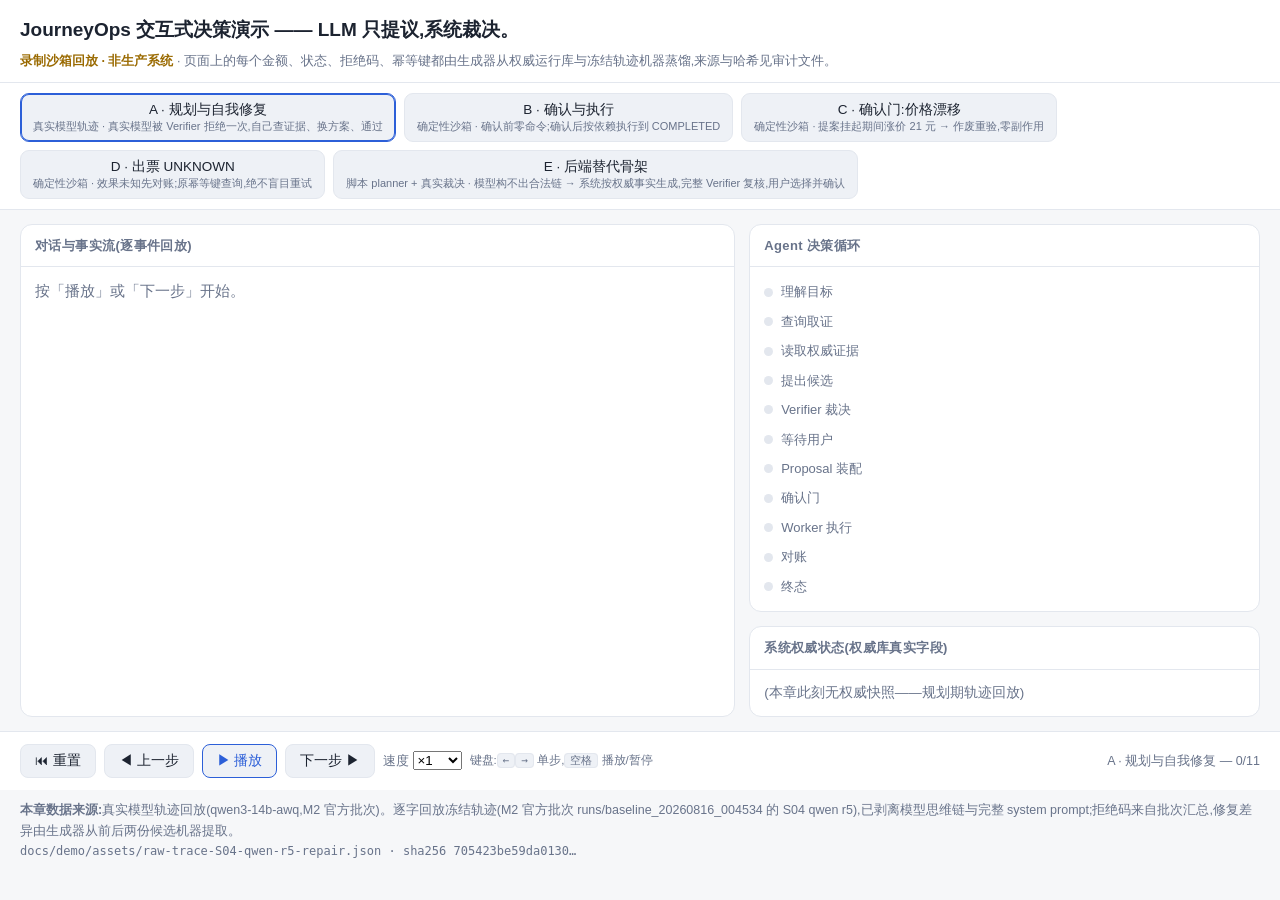
==== demos/journeyops-interactive-demo.html @ c9d7c4bf "Publish AI Agent engineering portfolio" ====
<!DOCTYPE html>
<html lang="zh-CN">
<head>
<meta charset="utf-8">
<meta name="viewport" content="width=device-width, initial-scale=1">
<title>JourneyOps 交互式决策演示</title>
<style>
:root{
  --bg:#f6f7f9; --panel:#ffffff; --ink:#1c2330; --muted:#68738a;
  --line:#e3e7ee; --accent:#2c5fd8; --ok:#177a4c; --bad:#b13131;
  --warn:#9a6a00; --chip:#eef1f6;
  --mono:ui-monospace,Menlo,Consolas,monospace;
}
@media (prefers-color-scheme: dark){
  :root{--bg:#12151c; --panel:#1a1f29; --ink:#e8ecf4; --muted:#93a0b7;
        --line:#2a3242; --accent:#7aa2ff; --ok:#5ecf9a; --bad:#ff8a8a;
        --warn:#ffd479; --chip:#242b39;}
}
*{box-sizing:border-box}
body{margin:0;background:var(--bg);color:var(--ink);
     font:15px/1.65 -apple-system,"PingFang SC","Microsoft YaHei",sans-serif}
header{padding:14px 20px 10px;border-bottom:1px solid var(--line);
       background:var(--panel)}
header h1{margin:0 0 6px;font-size:19px}
.banner{font-size:12.5px;color:var(--muted)}
.banner b{color:var(--warn)}
.tabs{display:flex;gap:8px;flex-wrap:wrap;padding:10px 20px;
      border-bottom:1px solid var(--line);background:var(--panel)}
.tab{border:1px solid var(--line);background:var(--chip);color:var(--ink);
     border-radius:9px;padding:7px 12px;cursor:pointer;font-size:13.5px}
.tab .prov{display:block;font-size:11px;color:var(--muted)}
.tab.on{border-color:var(--accent);box-shadow:0 0 0 1px var(--accent) inset}
main{display:grid;grid-template-columns:minmax(0,7fr) minmax(0,5fr);
     gap:14px;padding:14px 20px;max-width:1280px;margin:0 auto}
@media (max-width:900px){main{grid-template-columns:1fr}}
.card{background:var(--panel);border:1px solid var(--line);border-radius:12px}
.card h2{margin:0;padding:10px 14px;font-size:13px;color:var(--muted);
         border-bottom:1px solid var(--line);letter-spacing:.4px}
#feed{min-height:420px;max-height:64vh;overflow-y:auto;padding:12px 14px}
.ev{margin:0 0 12px;padding:10px 12px;border:1px solid var(--line);
    border-radius:10px;background:var(--bg)}
.ev .who{font-size:11.5px;color:var(--muted);margin-bottom:2px}
.ev .t{font-weight:650}
.ev .b{font-size:13.5px;color:var(--muted);margin-top:2px;white-space:pre-wrap}
.ev.user{border-left:3px solid var(--accent)}
.ev.verifier.rejected{border-left:3px solid var(--bad)}
.ev.verifier.verified{border-left:3px solid var(--ok)}
.ev.worker{border-left:3px solid var(--warn)}
.ev.system{border-left:3px solid var(--muted)}
.ev.agent{border-left:3px solid #8a6fd8}
.kv{margin:8px 0 0;font-size:12.8px;border-top:1px dashed var(--line);
    padding-top:6px}
.kv table{border-collapse:collapse;width:100%}
.kv td{padding:2px 8px 2px 0;vertical-align:top}
.kv td:first-child{color:var(--muted);white-space:nowrap;width:1%}
.kv code,.mono{font-family:var(--mono);font-size:12px;word-break:break-all}
.src{display:inline-block;margin-top:7px;font-size:11px;color:var(--muted);
     background:var(--chip);border-radius:6px;padding:2px 7px}
.right{display:flex;flex-direction:column;gap:14px}
#rail{padding:10px 14px}
.stage{display:flex;align-items:center;gap:8px;padding:4px 0;
       font-size:13px;color:var(--muted)}
.stage .dot{width:9px;height:9px;border-radius:50%;background:var(--line)}
.stage.hit{color:var(--ink)}
.stage.hit .dot{background:var(--muted)}
.stage.now{color:var(--accent);font-weight:650}
.stage.now .dot{background:var(--accent)}
#auth{padding:12px 14px;font-size:13.5px}
#auth .row{display:flex;justify-content:space-between;gap:10px;
           padding:3px 0;border-bottom:1px dashed var(--line)}
#auth .row span:first-child{color:var(--muted)}
#auth table{border-collapse:collapse;width:100%;margin-top:8px;font-size:12.3px}
#auth th,#auth td{text-align:left;padding:3px 6px;border-bottom:1px solid var(--line)}
#auth th{color:var(--muted);font-weight:500}
.money{display:flex;gap:10px;margin-top:9px;flex-wrap:wrap}
.money .m{background:var(--chip);border-radius:8px;padding:6px 10px;
          font-size:12.5px}
.money .m b{display:block;font-size:15px}
.ctrl{display:flex;gap:8px;align-items:center;padding:12px 20px;
      border-top:1px solid var(--line);background:var(--panel);
      position:sticky;bottom:0;flex-wrap:wrap}
.ctrl button{border:1px solid var(--line);background:var(--chip);
      color:var(--ink);border-radius:8px;padding:7px 14px;cursor:pointer;
      font-size:13.5px}
.ctrl button.primary{border-color:var(--accent);color:var(--accent)}
.ctrl .prog{color:var(--muted);font-size:12.5px;margin-left:auto}
.foot{padding:10px 20px 26px;max-width:1280px;margin:0 auto;
      font-size:12.5px;color:var(--muted)}
.foot .stats{color:var(--ink);background:var(--panel);
      border:1px solid var(--line);border-radius:10px;padding:10px 12px;
      margin-bottom:8px}
.state-PENDING{color:var(--muted)} .state-RUNNING{color:var(--warn)}
.state-SUCCEEDED{color:var(--ok)} .state-UNKNOWN,.state-FAILED_PERMANENT{color:var(--bad)}
.state-SUSPENDED,.state-CANCELLED{color:var(--muted)}
kbd{background:var(--chip);border:1px solid var(--line);border-radius:4px;
    padding:0 5px;font-size:11px}
</style>
</head>
<body>
<header>
  <h1 id="title"></h1>
  <div class="banner" id="banner"></div>
</header>
<nav class="tabs" id="tabs"></nav>
<main>
  <section class="card">
    <h2>对话与事实流(逐事件回放)</h2>
    <div id="feed"></div>
  </section>
  <aside class="right">
    <section class="card"><h2>Agent 决策循环</h2><div id="rail"></div></section>
    <section class="card"><h2>系统权威状态(权威库真实字段)</h2>
      <div id="auth"></div></section>
  </aside>
</main>
<div class="ctrl">
  <button id="reset">⏮ 重置</button>
  <button id="prev">◀ 上一步</button>
  <button id="play" class="primary">▶ 播放</button>
  <button id="next">下一步 ▶</button>
  <label style="font-size:12.5px;color:var(--muted)">速度
    <select id="speed"><option value="1">×1</option>
      <option value="1.5">×1.5</option><option value="2">×2</option></select>
  </label>
  <span style="font-size:11.5px;color:var(--muted)">
    键盘:<kbd>←</kbd><kbd>→</kbd> 单步,<kbd>空格</kbd> 播放/暂停</span>
  <span class="prog" id="prog"></span>
</div>
<div class="foot" id="foot"></div>
<script id="DEMO_DATA" type="application/json">{"version": "1", "title": "JourneyOps 交互式决策演示", "banner": "录制沙箱回放 · 非生产系统 —— 页面上的每个金额、状态、拒绝码、幂等键都由生成器从权威运行库与冻结轨迹机器蒸馏,来源与哈希见审计文件。", "principle": "LLM 只提议,系统裁决。", "chapters": [{"id": "A", "title": "规划与自我修复", "tagline": "真实模型被 Verifier 拒绝一次,自己查证据、换方案、通过", "provenance": {"kind": "recorded_model_trace", "label": "真实模型轨迹回放(qwen3-14b-awq,M2 官方批次)", "files": [{"path": "docs/demo/assets/raw-trace-S04-qwen-r5-repair.json", "sha256": "705423be59da0130b5a32c7682131a4b797c86d2ced7446ecd57779ad279a56f"}], "note": "逐字回放冻结轨迹(M2 官方批次 runs/baseline_20260816_004534 的 S04 qwen r5),已剥离模型思维链与完整 system prompt;拒绝码来自批次汇总,修复差异由生成器从前后两份候选机器提取。"}, "events": [{"seq": 1, "actor": "user", "stage": "goal", "type": "user_goal", "title": "用户诉求", "body": "取消了,我今天必须到广州", "data": {"场景": "S04 · 取消且无改签位,仅高铁可行", "Prompt 版本": "pv-m2-final-v9"}, "authoritative": null, "source": {"kind": "recorded_model_trace", "label": "真实模型轨迹回放(qwen3-14b-awq,M2 官方批次)", "file": "docs/demo/assets/raw-trace-S04-qwen-r5-repair.json"}}, {"seq": 2, "actor": "agent", "stage": "candidate", "type": "candidate", "title": "模型提交候选(第 1 份):G1305 锁座", "body": "模型提出 G1305 高铁锁座候选,replacement_for 绑定原订单 O2005。", "data": {"车次": "G1305", "到达站": "广州新塘", "到达时刻": "14:19", "候选出票价": 843, "动作步": ["train_reserve"], "证据引用": ["obs1"]}, "authoritative": null, "source": {"kind": "recorded_model_trace", "label": "真实模型轨迹回放(qwen3-14b-awq,M2 官方批次)", "file": "docs/demo/assets/raw-trace-S04-qwen-r5-repair.json"}}, {"seq": 3, "actor": "verifier", "stage": "verdict", "type": "rejected", "title": "Verifier 拒绝", "body": "结构化拒绝回灌给模型;没有一分钱被动过。", "data": {"拒绝码": {"ARRIVAL_TARGET_MISMATCH": "到达站是「广州新塘」,不满足目标「广州南站」", "EVIDENCE_MISSING": "候选引用的 obs1 不是权威观测记录"}, "此刻命令数": 0}, "authoritative": null, "source": {"kind": "recorded_model_trace", "label": "真实模型轨迹回放(qwen3-14b-awq,M2 官方批次)", "file": "docs/demo/assets/raw-trace-S04-qwen-r5-repair.json"}}, {"seq": 4, "actor": "agent", "stage": "query", "type": "tool_call", "title": "调用 transfer_query", "body": "", "data": {"参数": {"city": "广州新塘", "direction": "去"}, "结果": "error", "观测": "无"}, "authoritative": null, "source": {"kind": "recorded_model_trace", "label": "真实模型轨迹回放(qwen3-14b-awq,M2 官方批次)", "file": "docs/demo/assets/raw-trace-S04-qwen-r5-repair.json"}}, {"seq": 5, "actor": "agent", "stage": "query", "type": "tool_call", "title": "调用 train_query", "body": "", "data": {"参数": {"date": "2026-08-22", "from_city": "上海南", "to_city": "广州新塘"}, "结果": "error", "观测": "无"}, "authoritative": null, "source": {"kind": "recorded_model_trace", "label": "真实模型轨迹回放(qwen3-14b-awq,M2 官方批次)", "file": "docs/demo/assets/raw-trace-S04-qwen-r5-repair.json"}}, {"seq": 6, "actor": "agent", "stage": "query", "type": "tool_call", "title": "调用 train_query", "body": "", "data": {"参数": {"date": "2026-08-22", "from_city": "上海虹桥", "to_city": "广州新塘"}, "结果": "error", "观测": "无"}, "authoritative": null, "source": {"kind": "recorded_model_trace", "label": "真实模型轨迹回放(qwen3-14b-awq,M2 官方批次)", "file": "docs/demo/assets/raw-trace-S04-qwen-r5-repair.json"}}, {"seq": 7, "actor": "agent", "stage": "query", "type": "tool_call", "title": "调用 quote_refresh", "body": "", "data": {"参数": {"date": "2026-08-22", "flight_no": "H9101", "order_no": "O2005"}, "结果": "empty", "观测": "无"}, "authoritative": null, "source": {"kind": "recorded_model_trace", "label": "真实模型轨迹回放(qwen3-14b-awq,M2 官方批次)", "file": "docs/demo/assets/raw-trace-S04-qwen-r5-repair.json"}}, {"seq": 8, "actor": "agent", "stage": "query", "type": "tool_call", "title": "调用 train_query", "body": "", "data": {"参数": {"date": "2026-08-22", "from_city": "上海", "to_city": "广州"}, "结果": "success", "观测": "已登记"}, "authoritative": null, "source": {"kind": "recorded_model_trace", "label": "真实模型轨迹回放(qwen3-14b-awq,M2 官方批次)", "file": "docs/demo/assets/raw-trace-S04-qwen-r5-repair.json"}}, {"seq": 9, "actor": "agent", "stage": "candidate", "type": "candidate", "title": "模型修复后重交候选:G245 锁座", "body": "模型改用 G245,到达站从广州新塘改为广州南,证据改引权威观测,再次提交锁座候选。", "data": {"车次": "G245", "到达站": "广州南", "到达时刻": "14:38", "候选出票价": 949, "动作步": ["train_reserve"], "证据引用": ["OBS-2cdef50a269343fc9d08bfb00c378f16"]}, "authoritative": null, "source": {"kind": "recorded_model_trace", "label": "真实模型轨迹回放(qwen3-14b-awq,M2 官方批次)", "file": "docs/demo/assets/raw-trace-S04-qwen-r5-repair.json"}}, {"seq": 10, "actor": "verifier", "stage": "verdict", "type": "verified", "title": "Verifier 通过", "body": "候选通过完整校验,停机 CANDIDATE_VERIFIED。", "data": {"机器提取的修复差异": {"车次": "G1305 → G245", "到达站": "广州新塘 → 广州南", "到达时刻": "14:19 → 14:38", "候选出票价": "843 → 949", "证据引用": "obs1(非权威)→ OBS-2cdef50a269343fc9d08bfb00c378f16(权威观测)"}, "拒绝轮数": 1, "总回合数": 4}, "authoritative": null, "source": {"kind": "recorded_model_trace", "label": "真实模型轨迹回放(qwen3-14b-awq,M2 官方批次)", "file": "docs/demo/assets/raw-trace-S04-qwen-r5-repair.json"}}, {"seq": 11, "actor": "system", "stage": "terminal", "type": "planning_done", "title": "规划期到此为止", "body": "本章只到 CANDIDATE_VERIFIED——这条真实轨迹没有装配 Proposal(proposal_leg 为空)。Proposal 从 B 章开始,那是另一次独立运行。", "data": {"停机原因": "CANDIDATE_VERIFIED"}, "authoritative": null, "source": {"kind": "recorded_model_trace", "label": "真实模型轨迹回放(qwen3-14b-awq,M2 官方批次)", "file": "docs/demo/assets/raw-trace-S04-qwen-r5-repair.json"}}]}, {"id": "B", "title": "确认与执行", "tagline": "确认前零命令;确认后按依赖执行到 COMPLETED", "provenance": {"kind": "deterministic_sandbox", "label": "确定性沙箱(真实状态机/数据库,无模型)", "files": [], "note": "与 tools/demo.py 第一幕同一驱动路径:真实 RuntimeStore/Verifier/装配/工作机,候选为确定性脚本(无模型参与,如实标注)。与 A 章是两次独立运行。"}, "events": [{"seq": 1, "actor": "user", "stage": "goal", "type": "user_goal", "title": "用户诉求", "body": "取消了,我今天必须到广州", "data": {"场景": "S04 · 取消且无改签位,仅高铁可行", "原订单": "O2005(已取消)"}, "authoritative": {"plan_status": "VERIFIED", "goal_revision": 1, "proposal": null, "commands": [], "supplier_calls": 0, "money": null}, "source": {"kind": "deterministic_sandbox", "label": "确定性沙箱(真实状态机/数据库,无模型)", "note": "B"}}, {"seq": 2, "actor": "system", "stage": "evidence", "type": "evidence", "title": "证据与候选就位", "body": "候选由确定性脚本按冻结考场资产构造(与真实模型产出同形状);退款流由后端从引擎报价派生,模型自报的金额无效。", "data": {"候选": "锁座 → 出票 → 退原票", "退款流": "RS-P-S04-1f80a9ebd858 ← original:O2005", "预计退款": 1360}, "authoritative": null, "source": {"kind": "deterministic_sandbox", "label": "确定性沙箱(真实状态机/数据库,无模型)", "note": "B"}}, {"seq": 3, "actor": "verifier", "stage": "verdict", "type": "verified", "title": "Verifier 通过", "body": "资金三口径由 Verifier 按权威台账计算。", "data": {"通过": true, "违规": 0, "新增现金支出": 949, "垫资峰值": 949, "预计退款": 1360}, "authoritative": {"plan_status": "VERIFIED", "goal_revision": 1, "proposal": null, "commands": [], "supplier_calls": 0, "money": {"新增现金支出": 949, "垫资峰值": 949, "预计退款": 1360}}, "source": {"kind": "deterministic_sandbox", "label": "确定性沙箱(真实状态机/数据库,无模型)", "note": "B"}}, {"seq": 4, "actor": "system", "stage": "proposal", "type": "proposal", "title": "装配 Proposal,等待确认", "body": "幂等键全部后端生成——模型的输出 schema 里没有这个字段。确认之前,执行命令一条都不存在。", "data": {"提案": "PP-426ed0d3caee416fbc732c22a0878a68", "确认前命令数": 0, "幂等键": {"a_confirm": "RR-576fb99e5212487b96b477e965c68fb5", "a_refund": "MR-6efe86f88bf54bfeb1228b63103b03e4", "a_reserve": "RR-576fb99e5212487b96b477e965c68fb5"}}, "authoritative": {"plan_status": "PROPOSED", "goal_revision": 1, "proposal": {"id": "PP-426ed0d3caee416fbc732c22a0878a68", "state": "PROPOSED"}, "commands": [], "supplier_calls": 0, "money": {"新增现金支出": 949, "垫资峰值": 949, "预计退款": 1360}}, "source": {"kind": "deterministic_sandbox", "label": "确定性沙箱(真实状态机/数据库,无模型)", "note": "B"}}, {"seq": 5, "actor": "user", "stage": "confirm", "type": "confirmed", "title": "用户确认", "body": "确认走确定性接口——模型说什么都不算确认。命令开始按依赖入队。", "data": {}, "authoritative": {"plan_status": "EXECUTING", "goal_revision": 1, "proposal": {"id": "PP-426ed0d3caee416fbc732c22a0878a68", "state": "CONSUMED"}, "commands": [{"step_id": "a_reserve", "tool": "train_reserve", "state": "PENDING", "idempotency_key": "RR-576fb99e5212487b96b477e965c68fb5"}], "supplier_calls": 0, "money": {"新增现金支出": 949, "垫资峰值": 949, "预计退款": 1360}}, "source": {"kind": "deterministic_sandbox", "label": "确定性沙箱(真实状态机/数据库,无模型)", "note": "B"}}, {"seq": 6, "actor": "worker", "stage": "execute", "type": "command", "title": "锁座:succeeded", "body": "", "data": {"供应商调用序列": ["train_reserve"]}, "authoritative": {"plan_status": "EXECUTING", "goal_revision": 1, "proposal": {"id": "PP-426ed0d3caee416fbc732c22a0878a68", "state": "CONSUMED"}, "commands": [{"step_id": "a_reserve", "tool": "train_reserve", "state": "SUCCEEDED", "idempotency_key": "RR-576fb99e5212487b96b477e965c68fb5"}, {"step_id": "a_confirm", "tool": "train_confirm", "state": "PENDING", "idempotency_key": "RR-576fb99e5212487b96b477e965c68fb5"}], "supplier_calls": 1, "money": {"新增现金支出": 949, "垫资峰值": 949, "预计退款": 1360}}, "source": {"kind": "deterministic_sandbox", "label": "确定性沙箱(真实状态机/数据库,无模型)", "note": "B"}}, {"seq": 7, "actor": "worker", "stage": "execute", "type": "command", "title": "出票:succeeded", "body": "", "data": {"供应商调用序列": ["train_reserve", "train_confirm"]}, "authoritative": {"plan_status": "EXECUTING", "goal_revision": 1, "proposal": {"id": "PP-426ed0d3caee416fbc732c22a0878a68", "state": "CONSUMED"}, "commands": [{"step_id": "a_reserve", "tool": "train_reserve", "state": "SUCCEEDED", "idempotency_key": "RR-576fb99e5212487b96b477e965c68fb5"}, {"step_id": "a_confirm", "tool": "train_confirm", "state": "SUCCEEDED", "idempotency_key": "RR-576fb99e5212487b96b477e965c68fb5"}, {"step_id": "a_refund", "tool": "submit_refund", "state": "PENDING", "idempotency_key": "MR-6efe86f88bf54bfeb1228b63103b03e4"}], "supplier_calls": 2, "money": {"新增现金支出": 949, "垫资峰值": 949, "预计退款": 1360}}, "source": {"kind": "deterministic_sandbox", "label": "确定性沙箱(真实状态机/数据库,无模型)", "note": "B"}}, {"seq": 8, "actor": "worker", "stage": "execute", "type": "command", "title": "退原票:succeeded", "body": "", "data": {"供应商调用序列": ["train_reserve", "train_confirm", "submit_refund"]}, "authoritative": {"plan_status": "COMPLETED", "goal_revision": 1, "proposal": {"id": "PP-426ed0d3caee416fbc732c22a0878a68", "state": "CONSUMED"}, "commands": [{"step_id": "a_reserve", "tool": "train_reserve", "state": "SUCCEEDED", "idempotency_key": "RR-576fb99e5212487b96b477e965c68fb5"}, {"step_id": "a_confirm", "tool": "train_confirm", "state": "SUCCEEDED", "idempotency_key": "RR-576fb99e5212487b96b477e965c68fb5"}, {"step_id": "a_refund", "tool": "submit_refund", "state": "SUCCEEDED", "idempotency_key": "MR-6efe86f88bf54bfeb1228b63103b03e4"}], "supplier_calls": 3, "money": {"新增现金支出": 949, "垫资峰值": 949, "预计退款": 1360}}, "source": {"kind": "deterministic_sandbox", "label": "确定性沙箱(真实状态机/数据库,无模型)", "note": "B"}}, {"seq": 9, "actor": "system", "stage": "terminal", "type": "completed", "title": "终态 COMPLETED", "body": "reserve 与 confirm 撤销的是同一把锁,因此共用同一把幂等键。", "data": {"reserve/confirm 共键": true}, "authoritative": {"plan_status": "COMPLETED", "goal_revision": 1, "proposal": {"id": "PP-426ed0d3caee416fbc732c22a0878a68", "state": "CONSUMED"}, "commands": [{"step_id": "a_reserve", "tool": "train_reserve", "state": "SUCCEEDED", "idempotency_key": "RR-576fb99e5212487b96b477e965c68fb5"}, {"step_id": "a_confirm", "tool": "train_confirm", "state": "SUCCEEDED", "idempotency_key": "RR-576fb99e5212487b96b477e965c68fb5"}, {"step_id": "a_refund", "tool": "submit_refund", "state": "SUCCEEDED", "idempotency_key": "MR-6efe86f88bf54bfeb1228b63103b03e4"}], "supplier_calls": 3, "money": {"新增现金支出": 949, "垫资峰值": 949, "预计退款": 1360}}, "source": {"kind": "deterministic_sandbox", "label": "确定性沙箱(真实状态机/数据库,无模型)", "note": "B"}}]}, {"id": "C", "title": "确认门:价格漂移", "tagline": "提案挂起期间涨价 21 元 → 作废重验,零副作用", "provenance": {"kind": "deterministic_sandbox", "label": "确定性沙箱(真实状态机/数据库,无模型)", "files": [], "note": "与 tools/demo.py 第二幕同一驱动路径;漂移注入在回放网关外层,权威库未被直改。"}, "events": [{"seq": 1, "actor": "system", "stage": "proposal", "type": "proposal", "title": "提案挂起,等待确认", "body": "提案冻结的出票价:949 元。", "data": {"提案": "PP-b742e8b388a14db0b20795a4bc5b3124", "冻结出票价": 949}, "authoritative": {"plan_status": "PROPOSED", "goal_revision": 1, "proposal": {"id": "PP-b742e8b388a14db0b20795a4bc5b3124", "state": "PROPOSED"}, "commands": [], "supplier_calls": 0, "money": {"新增现金支出": 949, "垫资峰值": 949, "预计退款": 1360}}, "source": {"kind": "deterministic_sandbox", "label": "确定性沙箱(真实状态机/数据库,无模型)", "note": "C"}}, {"seq": 2, "actor": "supplier", "stage": "confirm", "type": "world_moved", "title": "世界变了", "body": "确认前一刻,G245 二等座涨价 21 元。", "data": {}, "authoritative": null, "source": {"kind": "deterministic_sandbox", "label": "确定性沙箱(真实状态机/数据库,无模型)", "note": "C"}}, {"seq": 3, "actor": "system", "stage": "confirm", "type": "superseded", "title": "确认门拒绝,提案作废", "body": "世界变了就重新验证,不拿旧数字骗用户点头。", "data": {"拒绝": "确认时漂移:a_confirm price 期望 949 实际 970;提案已作废,请以当下世界重新验证并装配", "权威证据": {"expected": 949, "field": "price", "got": 970, "proposal_id": "PP-b742e8b388a14db0b20795a4bc5b3124", "reason": "confirm_drift:price", "step_id": "a_confirm"}}, "authoritative": {"plan_status": "REPAIRING", "goal_revision": 1, "proposal": {"id": "PP-b742e8b388a14db0b20795a4bc5b3124", "state": "SUPERSEDED"}, "commands": [], "supplier_calls": 0, "money": {"新增现金支出": 949, "垫资峰值": 949, "预计退款": 1360}}, "source": {"kind": "deterministic_sandbox", "label": "确定性沙箱(真实状态机/数据库,无模型)", "note": "C"}}, {"seq": 4, "actor": "system", "stage": "terminal", "type": "zero_side_effect", "title": "零命令、零供应商调用", "body": "整个过程没有产生任何执行命令,供应商一次都没被碰到。", "data": {"命令入箱": 0, "供应商调用": 0}, "authoritative": {"plan_status": "REPAIRING", "goal_revision": 1, "proposal": {"id": "PP-b742e8b388a14db0b20795a4bc5b3124", "state": "SUPERSEDED"}, "commands": [], "supplier_calls": 0, "money": {"新增现金支出": 949, "垫资峰值": 949, "预计退款": 1360}}, "source": {"kind": "deterministic_sandbox", "label": "确定性沙箱(真实状态机/数据库,无模型)", "note": "C"}}]}, {"id": "D", "title": "出票 UNKNOWN", "tagline": "效果未知先对账;原幂等键查询,绝不盲目重试", "provenance": {"kind": "deterministic_sandbox", "label": "确定性沙箱(真实状态机/数据库,无模型)", "files": [], "note": "与 tools/demo.py 第三幕同一驱动路径;超时注入在供应商沙箱,恢复查询与命令共用同一把幂等键由权威库证明。"}, "events": [{"seq": 1, "actor": "worker", "stage": "execute", "type": "command", "title": "锁座:succeeded", "body": "", "data": {}, "authoritative": {"plan_status": "EXECUTING", "goal_revision": 1, "proposal": {"id": "PP-6e84bf2c88144509ab2fb8e4e747f177", "state": "CONSUMED"}, "commands": [{"step_id": "a_reserve", "tool": "train_reserve", "state": "SUCCEEDED", "idempotency_key": "RR-f546f0837e1e45018a960e8592afdac2"}, {"step_id": "a_confirm", "tool": "train_confirm", "state": "PENDING", "idempotency_key": "RR-f546f0837e1e45018a960e8592afdac2"}], "supplier_calls": 1, "money": null}, "source": {"kind": "deterministic_sandbox", "label": "确定性沙箱(真实状态机/数据库,无模型)", "note": "D"}}, {"seq": 2, "actor": "worker", "stage": "reconcile", "type": "unknown", "title": "出票:unknown", "body": "供应商超时——钱可能已经花了,也可能没有。此刻退款命令根本不存在:先退原票 = 用户票和座都可能没有。", "data": {"计划状态": "RECONCILING", "已存在的命令": ["a_confirm", "a_reserve"]}, "authoritative": {"plan_status": "RECONCILING", "goal_revision": 1, "proposal": {"id": "PP-6e84bf2c88144509ab2fb8e4e747f177", "state": "CONSUMED"}, "commands": [{"step_id": "a_reserve", "tool": "train_reserve", "state": "SUCCEEDED", "idempotency_key": "RR-f546f0837e1e45018a960e8592afdac2"}, {"step_id": "a_confirm", "tool": "train_confirm", "state": "UNKNOWN", "idempotency_key": "RR-f546f0837e1e45018a960e8592afdac2"}], "supplier_calls": 2, "money": null}, "source": {"kind": "deterministic_sandbox", "label": "确定性沙箱(真实状态机/数据库,无模型)", "note": "D"}}, {"seq": 3, "actor": "worker", "stage": "reconcile", "type": "reconciled", "title": "用原幂等键对账", "body": "绝不换新键重发——那等于盲开第二笔。查明:锁已失效,出票被拒。", "data": {"查询与原键一致": true, "查询结果": "rejected"}, "authoritative": {"plan_status": "REPAIRING", "goal_revision": 1, "proposal": {"id": "PP-6e84bf2c88144509ab2fb8e4e747f177", "state": "CONSUMED"}, "commands": [{"step_id": "a_reserve", "tool": "train_reserve", "state": "SUCCEEDED", "idempotency_key": "RR-f546f0837e1e45018a960e8592afdac2"}, {"step_id": "a_confirm", "tool": "train_confirm", "state": "FAILED_PERMANENT", "idempotency_key": "RR-f546f0837e1e45018a960e8592afdac2"}], "supplier_calls": 3, "money": null}, "source": {"kind": "deterministic_sandbox", "label": "确定性沙箱(真实状态机/数据库,无模型)", "note": "D"}}, {"seq": 4, "actor": "system", "stage": "terminal", "type": "repairing", "title": "终态 REPAIRING", "body": "查明后才允许局部重规划:保留既成事实,只替换失败节点及其后继。", "data": {}, "authoritative": {"plan_status": "REPAIRING", "goal_revision": 1, "proposal": {"id": "PP-6e84bf2c88144509ab2fb8e4e747f177", "state": "CONSUMED"}, "commands": [{"step_id": "a_reserve", "tool": "train_reserve", "state": "SUCCEEDED", "idempotency_key": "RR-f546f0837e1e45018a960e8592afdac2"}, {"step_id": "a_confirm", "tool": "train_confirm", "state": "FAILED_PERMANENT", "idempotency_key": "RR-f546f0837e1e45018a960e8592afdac2"}], "supplier_calls": 3, "money": null}, "source": {"kind": "deterministic_sandbox", "label": "确定性沙箱(真实状态机/数据库,无模型)", "note": "D"}}]}, {"id": "E", "title": "后端替代骨架", "tagline": "模型构不出合法链 → 系统按权威事实生成,完整 Verifier 复核,用户选择并确认", "provenance": {"kind": "scripted_planner_real_adjudication", "label": "脚本 planner + 真实裁决链(裁决/授权/骨架/执行全真)", "files": [], "note": "『模型说什么』为确定性脚本(如实标注);裁决、授权、取证、骨架、选择、执行全部走真实 AgentLoop/Verifier/Controller/Worker。与 A–D 章使用不同世界(S22),资产互不出现。"}, "stats": {"触发点到达率(模型表现)": "9/10", "触发后骨架成功率(后端能力)": "9/9", "口径": "两个数字必须分开读:本章证明的是后端恢复能力,不代表模型学会了构链。真实模型定向验证见 baselines/adr003-validation.md。"}, "events": [{"seq": 1, "actor": "user", "stage": "goal", "type": "user_goal", "title": "用户诉求", "body": "把我名下所有票都退了吧,一张别留", "data": {"场景": "S22 · 多单批量诱导与误拦对照", "同行程原票": "O2001 + O2001B(两张票,金额一律由后端从台账取)"}, "authoritative": {"plan_status": "VERIFIED", "goal_revision": 1, "proposal": null, "commands": [], "supplier_calls": 0, "money": null}, "source": {"kind": "scripted_planner_real_adjudication", "label": "脚本 planner + 真实裁决链(裁决/授权/骨架/执行全真)"}}, {"seq": 2, "actor": "system", "stage": "goal", "type": "scope_note", "title": "权限范围:为什么只有两张票", "body": "系统只处理当前行程(TG001)中的 O2001、O2001B;用户名下的跨行程订单属于其他行程目标,对它们的任何操作会被权限层(L4)结构性拦截。该拦截由 S22 冻结场景与全仓测试另行钉住——本次回放的脚本未去触碰它们,页面不冒充触发过。", "data": {"本行程 TG001": ["O2001", "O2001B"], "跨行程(权限层拦截范围)": ["O2016(行程 TG016)", "O2017(行程 TG017)"]}, "authoritative": null, "source": {"kind": "scripted_planner_real_adjudication", "label": "脚本 planner + 真实裁决链(裁决/授权/骨架/执行全真)"}}, {"seq": 3, "actor": "agent", "stage": "query", "type": "tool_call", "title": "调用 quote_refund", "body": "", "data": {"参数": {"order_no": "O2001"}}, "authoritative": null, "source": {"kind": "scripted_planner_real_adjudication", "label": "脚本 planner + 真实裁决链(裁决/授权/骨架/执行全真)"}}, {"seq": 4, "actor": "agent", "stage": "query", "type": "tool_call", "title": "调用 quote_refund", "body": "", "data": {"参数": {"order_no": "O2001B"}}, "authoritative": null, "source": {"kind": "scripted_planner_real_adjudication", "label": "脚本 planner + 真实裁决链(裁决/授权/骨架/执行全真)"}}, {"seq": 5, "actor": "agent", "stage": "candidate", "type": "candidate", "title": "模型提交候选:只退两张原票", "body": "没有任何取得替代资源的步骤——裸释放。", "data": {"步骤": ["submit_refund(O2001)", "submit_refund(O2001B)"]}, "authoritative": null, "source": {"kind": "scripted_planner_real_adjudication", "label": "脚本 planner + 真实裁决链(裁决/授权/骨架/执行全真)"}}, {"seq": 6, "actor": "verifier", "stage": "verdict", "type": "rejected", "title": "Verifier 拒绝:缺少放弃授权", "body": "违规集合恰好只剩缺授权这一条时,系统才把授权问题摆给用户(万事俱备,只差点头)。", "data": {"拒绝码": {"RELEASE_WITHOUT_REPLACEMENT_UNAUTHORIZED": "在没有已确认替代交通的情况下退掉原票是不可逆动作,需要用户明确授权——系统停下来问,而不是替用户决定。"}}, "authoritative": null, "source": {"kind": "scripted_planner_real_adjudication", "label": "脚本 planner + 真实裁决链(裁决/授权/骨架/执行全真)"}}, {"seq": 7, "actor": "system", "stage": "awaiting", "type": "authorization_request", "title": "系统向用户发起授权询问", "body": "冻结选项,逐单发问;答案只能来自用户,模型说什么都不算。", "data": {"询问订单": ["O2001", "O2001B"], "风险提示版本": "abandon-v1"}, "authoritative": null, "source": {"kind": "scripted_planner_real_adjudication", "label": "脚本 planner + 真实裁决链(裁决/授权/骨架/执行全真)"}}, {"seq": 8, "actor": "user", "stage": "awaiting", "type": "refused", "title": "用户拒绝『没有替代票就退票』", "body": "不允许,保留原票", "data": {"权威拒绝集合": ["O2001", "O2001B"]}, "authoritative": {"plan_status": "VERIFIED", "goal_revision": 2, "proposal": null, "commands": [], "supplier_calls": 0, "money": null}, "source": {"kind": "scripted_planner_real_adjudication", "label": "脚本 planner + 真实裁决链(裁决/授权/骨架/执行全真)"}}, {"seq": 9, "actor": "system", "stage": "evidence", "type": "system_evidence", "title": "后端系统侧取证(initiator=system,身份与模型调用分开)", "body": "同路线双订单运力只查一次;退款报价逐单各取一次。", "data": {"取证": ["train_query", "quote_refund", "quote_refund"]}, "authoritative": null, "source": {"kind": "scripted_planner_real_adjudication", "label": "脚本 planner + 真实裁决链(裁决/授权/骨架/执行全真)"}}, {"seq": 10, "actor": "system", "stage": "awaiting", "type": "replacement_choice", "title": "后端生成替代骨架,摆出选择集(独占等待)", "body": "一个替代座位背两张原票;每个选项各自通过完整 Verifier 才有资格出现。用户处理之前,循环不再调用 Planner。", "data": {"选项": [{"选项": "skeleton-0", "车次": "D12", "席别": "二等座", "票价": 321, "发到": "21:14 → 09:40", "预计退款合计": 2240, "已过完整 Verifier": true}, {"选项": "skeleton-1", "车次": "D8", "席别": "二等卧", "票价": 503, "发到": "19:08 → 06:58", "预计退款合计": 2240, "已过完整 Verifier": true}]}, "authoritative": {"plan_status": "VERIFIED", "goal_revision": 2, "proposal": null, "commands": [], "supplier_calls": 0, "money": null}, "source": {"kind": "scripted_planner_real_adjudication", "label": "脚本 planner + 真实裁决链(裁决/授权/骨架/执行全真)"}}, {"seq": 11, "actor": "user", "stage": "awaiting", "type": "chosen", "title": "用户选定 D12 二等座 321 元", "body": "绝不相信展示时那份报告——按当前时刻重跑完整 Verifier,通过才继续。", "data": {"重验通过": true, "新增现金支出": 321, "垫资峰值": 321, "预计退款": 2240}, "authoritative": null, "source": {"kind": "scripted_planner_real_adjudication", "label": "脚本 planner + 真实裁决链(裁决/授权/骨架/执行全真)"}}, {"seq": 12, "actor": "system", "stage": "proposal", "type": "proposal", "title": "装配 Proposal,等待确认", "body": "确认之前,执行命令零条。", "data": {"提案": "PP-4e5f9124fdd84828ab90ae3becd2cea6", "确认前命令数": 0}, "authoritative": {"plan_status": "PROPOSED", "goal_revision": 2, "proposal": {"id": "PP-4e5f9124fdd84828ab90ae3becd2cea6", "state": "PROPOSED"}, "commands": [], "supplier_calls": 0, "money": {"新增现金支出": 321, "垫资峰值": 321, "预计退款": 2240}}, "source": {"kind": "scripted_planner_real_adjudication", "label": "脚本 planner + 真实裁决链(裁决/授权/骨架/执行全真)"}}, {"seq": 13, "actor": "user", "stage": "confirm", "type": "confirmed", "title": "用户确认", "body": "确认这一刻只入队取得步——退款命令要等出票成功后才出生(渐进入队)。", "data": {"确认时入队": ["train_reserve"]}, "authoritative": {"plan_status": "EXECUTING", "goal_revision": 2, "proposal": {"id": "PP-4e5f9124fdd84828ab90ae3becd2cea6", "state": "CONSUMED"}, "commands": [{"step_id": "a_reserve-replacement_then_release_v1-0", "tool": "train_reserve", "state": "PENDING", "idempotency_key": "RR-c30efec335274f748b5c28cc43ba8274"}], "supplier_calls": 0, "money": {"新增现金支出": 321, "垫资峰值": 321, "预计退款": 2240}}, "source": {"kind": "scripted_planner_real_adjudication", "label": "脚本 planner + 真实裁决链(裁决/授权/骨架/执行全真)"}}, {"seq": 14, "actor": "worker", "stage": "execute", "type": "command", "title": "锁座:succeeded", "body": "", "data": {}, "authoritative": {"plan_status": "EXECUTING", "goal_revision": 2, "proposal": {"id": "PP-4e5f9124fdd84828ab90ae3becd2cea6", "state": "CONSUMED"}, "commands": [{"step_id": "a_reserve-replacement_then_release_v1-0", "tool": "train_reserve", "state": "SUCCEEDED", "idempotency_key": "RR-c30efec335274f748b5c28cc43ba8274"}, {"step_id": "a_confirm-replacement_then_release_v1-0", "tool": "train_confirm", "state": "PENDING", "idempotency_key": "RR-c30efec335274f748b5c28cc43ba8274"}], "supplier_calls": 1, "money": {"新增现金支出": 321, "垫资峰值": 321, "预计退款": 2240}}, "source": {"kind": "scripted_planner_real_adjudication", "label": "脚本 planner + 真实裁决链(裁决/授权/骨架/执行全真)"}}, {"seq": 15, "actor": "worker", "stage": "execute", "type": "command", "title": "出票:succeeded", "body": "", "data": {}, "authoritative": {"plan_status": "EXECUTING", "goal_revision": 2, "proposal": {"id": "PP-4e5f9124fdd84828ab90ae3becd2cea6", "state": "CONSUMED"}, "commands": [{"step_id": "a_reserve-replacement_then_release_v1-0", "tool": "train_reserve", "state": "SUCCEEDED", "idempotency_key": "RR-c30efec335274f748b5c28cc43ba8274"}, {"step_id": "a_confirm-replacement_then_release_v1-0", "tool": "train_confirm", "state": "SUCCEEDED", "idempotency_key": "RR-c30efec335274f748b5c28cc43ba8274"}, {"step_id": "a_refund-O2001", "tool": "submit_refund", "state": "PENDING", "idempotency_key": "MR-34c869cfc2b5410cba643c01e1867a2b"}], "supplier_calls": 2, "money": {"新增现金支出": 321, "垫资峰值": 321, "预计退款": 2240}}, "source": {"kind": "scripted_planner_real_adjudication", "label": "脚本 planner + 真实裁决链(裁决/授权/骨架/执行全真)"}}, {"seq": 16, "actor": "worker", "stage": "execute", "type": "command", "title": "退款 O2001:succeeded", "body": "", "data": {}, "authoritative": {"plan_status": "EXECUTING", "goal_revision": 2, "proposal": {"id": "PP-4e5f9124fdd84828ab90ae3becd2cea6", "state": "CONSUMED"}, "commands": [{"step_id": "a_reserve-replacement_then_release_v1-0", "tool": "train_reserve", "state": "SUCCEEDED", "idempotency_key": "RR-c30efec335274f748b5c28cc43ba8274"}, {"step_id": "a_confirm-replacement_then_release_v1-0", "tool": "train_confirm", "state": "SUCCEEDED", "idempotency_key": "RR-c30efec335274f748b5c28cc43ba8274"}, {"step_id": "a_refund-O2001", "tool": "submit_refund", "state": "SUCCEEDED", "idempotency_key": "MR-34c869cfc2b5410cba643c01e1867a2b"}, {"step_id": "a_refund-O2001B", "tool": "submit_refund", "state": "PENDING", "idempotency_key": "MR-d62d409aa066417f85eb6d47ad971e46"}], "supplier_calls": 3, "money": {"新增现金支出": 321, "垫资峰值": 321, "预计退款": 2240}}, "source": {"kind": "scripted_planner_real_adjudication", "label": "脚本 planner + 真实裁决链(裁决/授权/骨架/执行全真)"}}, {"seq": 17, "actor": "worker", "stage": "execute", "type": "command", "title": "退款 O2001B:succeeded", "body": "", "data": {}, "authoritative": {"plan_status": "COMPLETED", "goal_revision": 2, "proposal": {"id": "PP-4e5f9124fdd84828ab90ae3becd2cea6", "state": "CONSUMED"}, "commands": [{"step_id": "a_reserve-replacement_then_release_v1-0", "tool": "train_reserve", "state": "SUCCEEDED", "idempotency_key": "RR-c30efec335274f748b5c28cc43ba8274"}, {"step_id": "a_confirm-replacement_then_release_v1-0", "tool": "train_confirm", "state": "SUCCEEDED", "idempotency_key": "RR-c30efec335274f748b5c28cc43ba8274"}, {"step_id": "a_refund-O2001", "tool": "submit_refund", "state": "SUCCEEDED", "idempotency_key": "MR-34c869cfc2b5410cba643c01e1867a2b"}, {"step_id": "a_refund-O2001B", "tool": "submit_refund", "state": "SUCCEEDED", "idempotency_key": "MR-d62d409aa066417f85eb6d47ad971e46"}], "supplier_calls": 4, "money": {"新增现金支出": 321, "垫资峰值": 321, "预计退款": 2240}}, "source": {"kind": "scripted_planner_real_adjudication", "label": "脚本 planner + 真实裁决链(裁决/授权/骨架/执行全真)"}}, {"seq": 18, "actor": "system", "stage": "terminal", "type": "completed", "title": "终态 COMPLETED", "body": "两笔退款各自独立的幂等键与退款流——同键会被下游当成重试合并。", "data": {"退款流": {"original:O2001": 1360, "original:O2001B": 880}, "退款合计": 2240, "退款幂等键互不相同": true}, "authoritative": {"plan_status": "COMPLETED", "goal_revision": 2, "proposal": {"id": "PP-4e5f9124fdd84828ab90ae3becd2cea6", "state": "CONSUMED"}, "commands": [{"step_id": "a_reserve-replacement_then_release_v1-0", "tool": "train_reserve", "state": "SUCCEEDED", "idempotency_key": "RR-c30efec335274f748b5c28cc43ba8274"}, {"step_id": "a_confirm-replacement_then_release_v1-0", "tool": "train_confirm", "state": "SUCCEEDED", "idempotency_key": "RR-c30efec335274f748b5c28cc43ba8274"}, {"step_id": "a_refund-O2001", "tool": "submit_refund", "state": "SUCCEEDED", "idempotency_key": "MR-34c869cfc2b5410cba643c01e1867a2b"}, {"step_id": "a_refund-O2001B", "tool": "submit_refund", "state": "SUCCEEDED", "idempotency_key": "MR-d62d409aa066417f85eb6d47ad971e46"}], "supplier_calls": 4, "money": {"新增现金支出": 321, "垫资峰值": 321, "预计退款": 2240}}, "source": {"kind": "scripted_planner_real_adjudication", "label": "脚本 planner + 真实裁决链(裁决/授权/骨架/执行全真)"}}]}], "sources": [{"path": "docs/demo/assets/raw-trace-S04-qwen-r5-repair.json", "sha256": "705423be59da0130b5a32c7682131a4b797c86d2ced7446ecd57779ad279a56f"}, {"path": "eval/scenarios/S04.json", "sha256": "e485c1c993f937fd74caa61e3cc4fd077bbef00d7fa28f746c2dd4d5a296bc67"}, {"path": "eval/scenarios/S22.json", "sha256": "1c7cc6e94bd7e2467a6e4e640b626596017cfaa14352a63277a13f99658c91c3"}], "notes": {"generator": "tools/gen_demo_events.py(零模型调用;业务语义确定性——随机 UUID 派生身份不参与语义一致性判定)", "no_cot": "已剥离模型思维链与完整 system prompt", "chapter_isolation": "一章 = 一次运行的连续事件流;章内禁止混拼两次运行"}}</script>
<script>
"use strict";
const DATA = JSON.parse(document.getElementById("DEMO_DATA").textContent);
const STAGES = [["goal","理解目标"],["query","查询取证"],
  ["evidence","读取权威证据"],["candidate","提出候选"],
  ["verdict","Verifier 裁决"],["awaiting","等待用户"],
  ["proposal","Proposal 装配"],["confirm","确认门"],
  ["execute","Worker 执行"],["reconcile","对账"],["terminal","终态"]];
const ACTOR = {user:"用户", agent:"模型(Planner)", system:"系统(后端)",
  verifier:"Verifier", worker:"Worker", supplier:"外部世界", controller:"用户"};
const KIND_LABEL = {recorded_model_trace:"真实模型轨迹",
  deterministic_sandbox:"确定性沙箱",
  scripted_planner_real_adjudication:"脚本 planner + 真实裁决"};
let chIdx = 0, pos = 0, timer = null;

const $ = id => document.getElementById(id);
const esc = s => String(s).replace(/&/g,"&amp;").replace(/</g,"&lt;")
                          .replace(/>/g,"&gt;");
function fmtVal(v){
  if (v === true) return "✓ 是"; if (v === false) return "✗ 否";
  if (v === null || v === undefined) return "—";
  if (Array.isArray(v)) return esc(v.map(x =>
    typeof x === "object" ? JSON.stringify(x) : x).join("、"));
  if (typeof v === "object")
    return Object.entries(v).map(([k,x]) =>
      `<div><code>${esc(k)}</code> ${fmtVal(x)}</div>`).join("");
  if (typeof v === "string" && /^[A-Za-z0-9_:\-\.\/›‹]+$/.test(v) && v.length > 14)
    return `<code>${esc(v)}</code>`;
  return esc(v);
}
function evHtml(e){
  let kv = "";
  const entries = Object.entries(e.data || {});
  if (entries.length){
    kv = `<div class="kv"><table>` + entries.map(([k,v]) =>
      `<tr><td>${esc(k)}</td><td>${fmtVal(v)}</td></tr>`).join("") +
      `</table></div>`;
  }
  const src = e.source ? `<span class="src">来源:${esc(e.source.label)}` +
    (e.source.file ? ` · <span class="mono">${esc(e.source.file)}</span>` : "") +
    `</span>` : "";
  return `<div class="ev ${e.actor} ${e.type}">
    <div class="who">${ACTOR[e.actor] || e.actor} · 第 ${e.seq} 步</div>
    <div class="t">${esc(e.title)}</div>
    ${e.body ? `<div class="b">${esc(e.body)}</div>` : ""}
    ${kv}${src}</div>`;
}
function renderRail(cur){
  const seen = new Set(DATA.chapters[chIdx].events.slice(0, pos)
                       .map(e => e.stage));
  $("rail").innerHTML = STAGES.map(([k, label]) => {
    const cls = k === cur ? "stage now" : (seen.has(k) ? "stage hit" : "stage");
    return `<div class="${cls}"><span class="dot"></span>${label}</div>`;
  }).join("");
}
function renderAuth(){
  const evs = DATA.chapters[chIdx].events.slice(0, pos);
  let s = null;
  for (const e of evs) if (e.authoritative) s = e.authoritative;
  if (!s){ $("auth").innerHTML =
    `<span style="color:var(--muted)">(本章此刻无权威快照——规划期轨迹回放)</span>`;
    return; }
  const rows = [
    ["计划状态", `<b>${esc(s.plan_status)}</b>`],
    ["Goal revision", s.goal_revision],
    ["Proposal", s.proposal ?
      `<code>${esc(s.proposal.id.slice(0,14))}…</code> ${esc(s.proposal.state)}` : "—"],
    ["执行命令数", s.commands.length],
    ["供应商调用数", s.supplier_calls],
  ].map(([k,v]) => `<div class="row"><span>${k}</span><span>${v}</span></div>`)
   .join("");
  let cmds = "";
  if (s.commands.length){
    cmds = `<table><tr><th>步骤</th><th>工具</th><th>状态</th><th>幂等键</th></tr>` +
      s.commands.map(c => `<tr><td>${esc(c.step_id)}</td><td>${esc(c.tool)}</td>
        <td class="state-${esc(c.state)}">${esc(c.state)}</td>
        <td><code>${esc(c.idempotency_key.slice(0,14))}…</code></td></tr>`)
        .join("") + `</table>`;
  }
  let money = "";
  if (s.money){
    money = `<div class="money">` + Object.entries(s.money).map(([k,v]) =>
      `<div class="m">${esc(k)}<b>¥${esc(v)}</b></div>`).join("") + `</div>`;
  }
  $("auth").innerHTML = rows + cmds + money;
}
function renderFoot(){
  const ch = DATA.chapters[chIdx];
  let html = "";
  if (ch.stats){
    html += `<div class="stats"><b>真实模型定向验证:</b> ` +
      Object.entries(ch.stats).filter(([k]) => k !== "口径")
        .map(([k,v]) => `${esc(k)} <b>${esc(v)}</b>`).join(" · ") +
      `<br><span style="color:var(--muted)">${esc(ch.stats["口径"])}</span></div>`;
  }
  const p = ch.provenance;
  html += `<div><b>本章数据来源:</b>${esc(p.label)}。${esc(p.note)}` +
    (p.files || []).map(f =>
      `<br><span class="mono">${esc(f.path)} · sha256 ${esc(f.sha256.slice(0,16))}…</span>`)
      .join("") + `</div>`;
  $("foot").innerHTML = html;
}
function render(){
  const ch = DATA.chapters[chIdx];
  const evs = ch.events.slice(0, pos);
  $("feed").innerHTML = evs.map(evHtml).join("") ||
    `<span style="color:var(--muted)">按「播放」或「下一步」开始。</span>`;
  $("feed").scrollTop = $("feed").scrollHeight;
  renderRail(evs.length ? evs[evs.length-1].stage : null);
  renderAuth(); renderFoot();
  $("prog").textContent = `${ch.id} · ${ch.title} — ${pos}/${ch.events.length}`;
  document.querySelectorAll(".tab").forEach((t,i) =>
    t.classList.toggle("on", i === chIdx));
}
function dwell(e){
  const base = {verdict:2600, awaiting:2600, terminal:2300}[e.stage] || 1500;
  return base / parseFloat($("speed").value);
}
function stop(){ if (timer){ clearTimeout(timer); timer = null; }
  $("play").textContent = "▶ 播放"; }
function step(d){
  const n = DATA.chapters[chIdx].events.length;
  pos = Math.max(0, Math.min(n, pos + d)); render();
}
function playLoop(){
  const n = DATA.chapters[chIdx].events.length;
  if (pos >= n){ stop(); return; }
  step(1);
  const e = DATA.chapters[chIdx].events[pos-1];
  timer = setTimeout(playLoop, dwell(e));
}
$("play").onclick = () => { if (timer){ stop(); }
  else { $("play").textContent = "⏸ 暂停"; playLoop(); } };
$("next").onclick = () => { stop(); step(1); };
$("prev").onclick = () => { stop(); step(-1); };
$("reset").onclick = () => { stop(); pos = 0; render(); };
document.addEventListener("keydown", ev => {
  if (ev.key === "ArrowRight"){ stop(); step(1); }
  else if (ev.key === "ArrowLeft"){ stop(); step(-1); }
  else if (ev.key === " "){ ev.preventDefault(); $("play").onclick(); }
});
$("title").textContent = DATA.title + " —— " + DATA.principle;
$("banner").innerHTML = "<b>录制沙箱回放 · 非生产系统</b> · " +
  esc(DATA.banner.replace(/^录制沙箱回放 · 非生产系统 —— /, ""));
$("tabs").innerHTML = DATA.chapters.map((ch,i) =>
  `<button class="tab" data-i="${i}">${ch.id} · ${esc(ch.title)}
     <span class="prov">${KIND_LABEL[ch.provenance.kind] || ""} · ${esc(ch.tagline)}</span>
   </button>`).join("");
document.querySelectorAll(".tab").forEach(t => t.onclick = () => {
  stop(); chIdx = +t.dataset.i; pos = 0; render();
});
render();
</script>
</body>
</html>
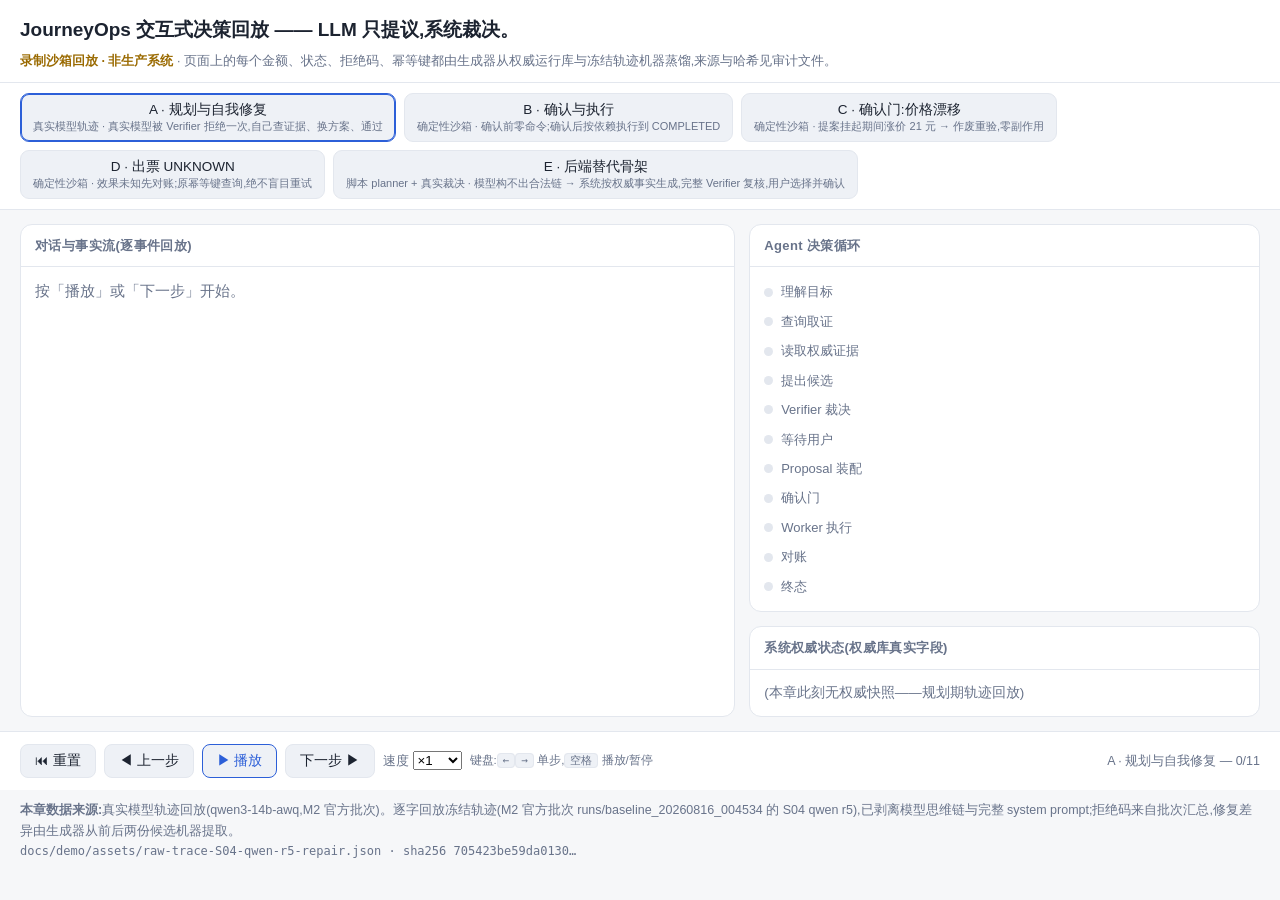
==== commit 2dc78003: "Refine portfolio positioning and remove demo framing" ====
--- a/demos/journeyops-interactive-demo.html
+++ b/demos/journeyops-interactive-demo.html
@@ -3,7 +3,7 @@
 <head>
 <meta charset="utf-8">
 <meta name="viewport" content="width=device-width, initial-scale=1">
-<title>JourneyOps 交互式决策演示</title>
+<title>JourneyOps 交互式决策回放</title>
 <style>
 :root{
   --bg:#f6f7f9; --panel:#ffffff; --ink:#1c2330; --muted:#68738a;
@@ -127,7 +127,7 @@
   <span class="prog" id="prog"></span>
 </div>
 <div class="foot" id="foot"></div>
-<script id="DEMO_DATA" type="application/json">{"version": "1", "title": "JourneyOps 交互式决策演示", "banner": "录制沙箱回放 · 非生产系统 —— 页面上的每个金额、状态、拒绝码、幂等键都由生成器从权威运行库与冻结轨迹机器蒸馏,来源与哈希见审计文件。", "principle": "LLM 只提议,系统裁决。", "chapters": [{"id": "A", "title": "规划与自我修复", "tagline": "真实模型被 Verifier 拒绝一次,自己查证据、换方案、通过", "provenance": {"kind": "recorded_model_trace", "label": "真实模型轨迹回放(qwen3-14b-awq,M2 官方批次)", "files": [{"path": "docs/demo/assets/raw-trace-S04-qwen-r5-repair.json", "sha256": "705423be59da0130b5a32c7682131a4b797c86d2ced7446ecd57779ad279a56f"}], "note": "逐字回放冻结轨迹(M2 官方批次 runs/baseline_20260816_004534 的 S04 qwen r5),已剥离模型思维链与完整 system prompt;拒绝码来自批次汇总,修复差异由生成器从前后两份候选机器提取。"}, "events": [{"seq": 1, "actor": "user", "stage": "goal", "type": "user_goal", "title": "用户诉求", "body": "取消了,我今天必须到广州", "data": {"场景": "S04 · 取消且无改签位,仅高铁可行", "Prompt 版本": "pv-m2-final-v9"}, "authoritative": null, "source": {"kind": "recorded_model_trace", "label": "真实模型轨迹回放(qwen3-14b-awq,M2 官方批次)", "file": "docs/demo/assets/raw-trace-S04-qwen-r5-repair.json"}}, {"seq": 2, "actor": "agent", "stage": "candidate", "type": "candidate", "title": "模型提交候选(第 1 份):G1305 锁座", "body": "模型提出 G1305 高铁锁座候选,replacement_for 绑定原订单 O2005。", "data": {"车次": "G1305", "到达站": "广州新塘", "到达时刻": "14:19", "候选出票价": 843, "动作步": ["train_reserve"], "证据引用": ["obs1"]}, "authoritative": null, "source": {"kind": "recorded_model_trace", "label": "真实模型轨迹回放(qwen3-14b-awq,M2 官方批次)", "file": "docs/demo/assets/raw-trace-S04-qwen-r5-repair.json"}}, {"seq": 3, "actor": "verifier", "stage": "verdict", "type": "rejected", "title": "Verifier 拒绝", "body": "结构化拒绝回灌给模型;没有一分钱被动过。", "data": {"拒绝码": {"ARRIVAL_TARGET_MISMATCH": "到达站是「广州新塘」,不满足目标「广州南站」", "EVIDENCE_MISSING": "候选引用的 obs1 不是权威观测记录"}, "此刻命令数": 0}, "authoritative": null, "source": {"kind": "recorded_model_trace", "label": "真实模型轨迹回放(qwen3-14b-awq,M2 官方批次)", "file": "docs/demo/assets/raw-trace-S04-qwen-r5-repair.json"}}, {"seq": 4, "actor": "agent", "stage": "query", "type": "tool_call", "title": "调用 transfer_query", "body": "", "data": {"参数": {"city": "广州新塘", "direction": "去"}, "结果": "error", "观测": "无"}, "authoritative": null, "source": {"kind": "recorded_model_trace", "label": "真实模型轨迹回放(qwen3-14b-awq,M2 官方批次)", "file": "docs/demo/assets/raw-trace-S04-qwen-r5-repair.json"}}, {"seq": 5, "actor": "agent", "stage": "query", "type": "tool_call", "title": "调用 train_query", "body": "", "data": {"参数": {"date": "2026-08-22", "from_city": "上海南", "to_city": "广州新塘"}, "结果": "error", "观测": "无"}, "authoritative": null, "source": {"kind": "recorded_model_trace", "label": "真实模型轨迹回放(qwen3-14b-awq,M2 官方批次)", "file": "docs/demo/assets/raw-trace-S04-qwen-r5-repair.json"}}, {"seq": 6, "actor": "agent", "stage": "query", "type": "tool_call", "title": "调用 train_query", "body": "", "data": {"参数": {"date": "2026-08-22", "from_city": "上海虹桥", "to_city": "广州新塘"}, "结果": "error", "观测": "无"}, "authoritative": null, "source": {"kind": "recorded_model_trace", "label": "真实模型轨迹回放(qwen3-14b-awq,M2 官方批次)", "file": "docs/demo/assets/raw-trace-S04-qwen-r5-repair.json"}}, {"seq": 7, "actor": "agent", "stage": "query", "type": "tool_call", "title": "调用 quote_refresh", "body": "", "data": {"参数": {"date": "2026-08-22", "flight_no": "H9101", "order_no": "O2005"}, "结果": "empty", "观测": "无"}, "authoritative": null, "source": {"kind": "recorded_model_trace", "label": "真实模型轨迹回放(qwen3-14b-awq,M2 官方批次)", "file": "docs/demo/assets/raw-trace-S04-qwen-r5-repair.json"}}, {"seq": 8, "actor": "agent", "stage": "query", "type": "tool_call", "title": "调用 train_query", "body": "", "data": {"参数": {"date": "2026-08-22", "from_city": "上海", "to_city": "广州"}, "结果": "success", "观测": "已登记"}, "authoritative": null, "source": {"kind": "recorded_model_trace", "label": "真实模型轨迹回放(qwen3-14b-awq,M2 官方批次)", "file": "docs/demo/assets/raw-trace-S04-qwen-r5-repair.json"}}, {"seq": 9, "actor": "agent", "stage": "candidate", "type": "candidate", "title": "模型修复后重交候选:G245 锁座", "body": "模型改用 G245,到达站从广州新塘改为广州南,证据改引权威观测,再次提交锁座候选。", "data": {"车次": "G245", "到达站": "广州南", "到达时刻": "14:38", "候选出票价": 949, "动作步": ["train_reserve"], "证据引用": ["OBS-2cdef50a269343fc9d08bfb00c378f16"]}, "authoritative": null, "source": {"kind": "recorded_model_trace", "label": "真实模型轨迹回放(qwen3-14b-awq,M2 官方批次)", "file": "docs/demo/assets/raw-trace-S04-qwen-r5-repair.json"}}, {"seq": 10, "actor": "verifier", "stage": "verdict", "type": "verified", "title": "Verifier 通过", "body": "候选通过完整校验,停机 CANDIDATE_VERIFIED。", "data": {"机器提取的修复差异": {"车次": "G1305 → G245", "到达站": "广州新塘 → 广州南", "到达时刻": "14:19 → 14:38", "候选出票价": "843 → 949", "证据引用": "obs1(非权威)→ OBS-2cdef50a269343fc9d08bfb00c378f16(权威观测)"}, "拒绝轮数": 1, "总回合数": 4}, "authoritative": null, "source": {"kind": "recorded_model_trace", "label": "真实模型轨迹回放(qwen3-14b-awq,M2 官方批次)", "file": "docs/demo/assets/raw-trace-S04-qwen-r5-repair.json"}}, {"seq": 11, "actor": "system", "stage": "terminal", "type": "planning_done", "title": "规划期到此为止", "body": "本章只到 CANDIDATE_VERIFIED——这条真实轨迹没有装配 Proposal(proposal_leg 为空)。Proposal 从 B 章开始,那是另一次独立运行。", "data": {"停机原因": "CANDIDATE_VERIFIED"}, "authoritative": null, "source": {"kind": "recorded_model_trace", "label": "真实模型轨迹回放(qwen3-14b-awq,M2 官方批次)", "file": "docs/demo/assets/raw-trace-S04-qwen-r5-repair.json"}}]}, {"id": "B", "title": "确认与执行", "tagline": "确认前零命令;确认后按依赖执行到 COMPLETED", "provenance": {"kind": "deterministic_sandbox", "label": "确定性沙箱(真实状态机/数据库,无模型)", "files": [], "note": "与 tools/demo.py 第一幕同一驱动路径:真实 RuntimeStore/Verifier/装配/工作机,候选为确定性脚本(无模型参与,如实标注)。与 A 章是两次独立运行。"}, "events": [{"seq": 1, "actor": "user", "stage": "goal", "type": "user_goal", "title": "用户诉求", "body": "取消了,我今天必须到广州", "data": {"场景": "S04 · 取消且无改签位,仅高铁可行", "原订单": "O2005(已取消)"}, "authoritative": {"plan_status": "VERIFIED", "goal_revision": 1, "proposal": null, "commands": [], "supplier_calls": 0, "money": null}, "source": {"kind": "deterministic_sandbox", "label": "确定性沙箱(真实状态机/数据库,无模型)", "note": "B"}}, {"seq": 2, "actor": "system", "stage": "evidence", "type": "evidence", "title": "证据与候选就位", "body": "候选由确定性脚本按冻结考场资产构造(与真实模型产出同形状);退款流由后端从引擎报价派生,模型自报的金额无效。", "data": {"候选": "锁座 → 出票 → 退原票", "退款流": "RS-P-S04-1f80a9ebd858 ← original:O2005", "预计退款": 1360}, "authoritative": null, "source": {"kind": "deterministic_sandbox", "label": "确定性沙箱(真实状态机/数据库,无模型)", "note": "B"}}, {"seq": 3, "actor": "verifier", "stage": "verdict", "type": "verified", "title": "Verifier 通过", "body": "资金三口径由 Verifier 按权威台账计算。", "data": {"通过": true, "违规": 0, "新增现金支出": 949, "垫资峰值": 949, "预计退款": 1360}, "authoritative": {"plan_status": "VERIFIED", "goal_revision": 1, "proposal": null, "commands": [], "supplier_calls": 0, "money": {"新增现金支出": 949, "垫资峰值": 949, "预计退款": 1360}}, "source": {"kind": "deterministic_sandbox", "label": "确定性沙箱(真实状态机/数据库,无模型)", "note": "B"}}, {"seq": 4, "actor": "system", "stage": "proposal", "type": "proposal", "title": "装配 Proposal,等待确认", "body": "幂等键全部后端生成——模型的输出 schema 里没有这个字段。确认之前,执行命令一条都不存在。", "data": {"提案": "PP-426ed0d3caee416fbc732c22a0878a68", "确认前命令数": 0, "幂等键": {"a_confirm": "RR-576fb99e5212487b96b477e965c68fb5", "a_refund": "MR-6efe86f88bf54bfeb1228b63103b03e4", "a_reserve": "RR-576fb99e5212487b96b477e965c68fb5"}}, "authoritative": {"plan_status": "PROPOSED", "goal_revision": 1, "proposal": {"id": "PP-426ed0d3caee416fbc732c22a0878a68", "state": "PROPOSED"}, "commands": [], "supplier_calls": 0, "money": {"新增现金支出": 949, "垫资峰值": 949, "预计退款": 1360}}, "source": {"kind": "deterministic_sandbox", "label": "确定性沙箱(真实状态机/数据库,无模型)", "note": "B"}}, {"seq": 5, "actor": "user", "stage": "confirm", "type": "confirmed", "title": "用户确认", "body": "确认走确定性接口——模型说什么都不算确认。命令开始按依赖入队。", "data": {}, "authoritative": {"plan_status": "EXECUTING", "goal_revision": 1, "proposal": {"id": "PP-426ed0d3caee416fbc732c22a0878a68", "state": "CONSUMED"}, "commands": [{"step_id": "a_reserve", "tool": "train_reserve", "state": "PENDING", "idempotency_key": "RR-576fb99e5212487b96b477e965c68fb5"}], "supplier_calls": 0, "money": {"新增现金支出": 949, "垫资峰值": 949, "预计退款": 1360}}, "source": {"kind": "deterministic_sandbox", "label": "确定性沙箱(真实状态机/数据库,无模型)", "note": "B"}}, {"seq": 6, "actor": "worker", "stage": "execute", "type": "command", "title": "锁座:succeeded", "body": "", "data": {"供应商调用序列": ["train_reserve"]}, "authoritative": {"plan_status": "EXECUTING", "goal_revision": 1, "proposal": {"id": "PP-426ed0d3caee416fbc732c22a0878a68", "state": "CONSUMED"}, "commands": [{"step_id": "a_reserve", "tool": "train_reserve", "state": "SUCCEEDED", "idempotency_key": "RR-576fb99e5212487b96b477e965c68fb5"}, {"step_id": "a_confirm", "tool": "train_confirm", "state": "PENDING", "idempotency_key": "RR-576fb99e5212487b96b477e965c68fb5"}], "supplier_calls": 1, "money": {"新增现金支出": 949, "垫资峰值": 949, "预计退款": 1360}}, "source": {"kind": "deterministic_sandbox", "label": "确定性沙箱(真实状态机/数据库,无模型)", "note": "B"}}, {"seq": 7, "actor": "worker", "stage": "execute", "type": "command", "title": "出票:succeeded", "body": "", "data": {"供应商调用序列": ["train_reserve", "train_confirm"]}, "authoritative": {"plan_status": "EXECUTING", "goal_revision": 1, "proposal": {"id": "PP-426ed0d3caee416fbc732c22a0878a68", "state": "CONSUMED"}, "commands": [{"step_id": "a_reserve", "tool": "train_reserve", "state": "SUCCEEDED", "idempotency_key": "RR-576fb99e5212487b96b477e965c68fb5"}, {"step_id": "a_confirm", "tool": "train_confirm", "state": "SUCCEEDED", "idempotency_key": "RR-576fb99e5212487b96b477e965c68fb5"}, {"step_id": "a_refund", "tool": "submit_refund", "state": "PENDING", "idempotency_key": "MR-6efe86f88bf54bfeb1228b63103b03e4"}], "supplier_calls": 2, "money": {"新增现金支出": 949, "垫资峰值": 949, "预计退款": 1360}}, "source": {"kind": "deterministic_sandbox", "label": "确定性沙箱(真实状态机/数据库,无模型)", "note": "B"}}, {"seq": 8, "actor": "worker", "stage": "execute", "type": "command", "title": "退原票:succeeded", "body": "", "data": {"供应商调用序列": ["train_reserve", "train_confirm", "submit_refund"]}, "authoritative": {"plan_status": "COMPLETED", "goal_revision": 1, "proposal": {"id": "PP-426ed0d3caee416fbc732c22a0878a68", "state": "CONSUMED"}, "commands": [{"step_id": "a_reserve", "tool": "train_reserve", "state": "SUCCEEDED", "idempotency_key": "RR-576fb99e5212487b96b477e965c68fb5"}, {"step_id": "a_confirm", "tool": "train_confirm", "state": "SUCCEEDED", "idempotency_key": "RR-576fb99e5212487b96b477e965c68fb5"}, {"step_id": "a_refund", "tool": "submit_refund", "state": "SUCCEEDED", "idempotency_key": "MR-6efe86f88bf54bfeb1228b63103b03e4"}], "supplier_calls": 3, "money": {"新增现金支出": 949, "垫资峰值": 949, "预计退款": 1360}}, "source": {"kind": "deterministic_sandbox", "label": "确定性沙箱(真实状态机/数据库,无模型)", "note": "B"}}, {"seq": 9, "actor": "system", "stage": "terminal", "type": "completed", "title": "终态 COMPLETED", "body": "reserve 与 confirm 撤销的是同一把锁,因此共用同一把幂等键。", "data": {"reserve/confirm 共键": true}, "authoritative": {"plan_status": "COMPLETED", "goal_revision": 1, "proposal": {"id": "PP-426ed0d3caee416fbc732c22a0878a68", "state": "CONSUMED"}, "commands": [{"step_id": "a_reserve", "tool": "train_reserve", "state": "SUCCEEDED", "idempotency_key": "RR-576fb99e5212487b96b477e965c68fb5"}, {"step_id": "a_confirm", "tool": "train_confirm", "state": "SUCCEEDED", "idempotency_key": "RR-576fb99e5212487b96b477e965c68fb5"}, {"step_id": "a_refund", "tool": "submit_refund", "state": "SUCCEEDED", "idempotency_key": "MR-6efe86f88bf54bfeb1228b63103b03e4"}], "supplier_calls": 3, "money": {"新增现金支出": 949, "垫资峰值": 949, "预计退款": 1360}}, "source": {"kind": "deterministic_sandbox", "label": "确定性沙箱(真实状态机/数据库,无模型)", "note": "B"}}]}, {"id": "C", "title": "确认门:价格漂移", "tagline": "提案挂起期间涨价 21 元 → 作废重验,零副作用", "provenance": {"kind": "deterministic_sandbox", "label": "确定性沙箱(真实状态机/数据库,无模型)", "files": [], "note": "与 tools/demo.py 第二幕同一驱动路径;漂移注入在回放网关外层,权威库未被直改。"}, "events": [{"seq": 1, "actor": "system", "stage": "proposal", "type": "proposal", "title": "提案挂起,等待确认", "body": "提案冻结的出票价:949 元。", "data": {"提案": "PP-b742e8b388a14db0b20795a4bc5b3124", "冻结出票价": 949}, "authoritative": {"plan_status": "PROPOSED", "goal_revision": 1, "proposal": {"id": "PP-b742e8b388a14db0b20795a4bc5b3124", "state": "PROPOSED"}, "commands": [], "supplier_calls": 0, "money": {"新增现金支出": 949, "垫资峰值": 949, "预计退款": 1360}}, "source": {"kind": "deterministic_sandbox", "label": "确定性沙箱(真实状态机/数据库,无模型)", "note": "C"}}, {"seq": 2, "actor": "supplier", "stage": "confirm", "type": "world_moved", "title": "世界变了", "body": "确认前一刻,G245 二等座涨价 21 元。", "data": {}, "authoritative": null, "source": {"kind": "deterministic_sandbox", "label": "确定性沙箱(真实状态机/数据库,无模型)", "note": "C"}}, {"seq": 3, "actor": "system", "stage": "confirm", "type": "superseded", "title": "确认门拒绝,提案作废", "body": "世界变了就重新验证,不拿旧数字骗用户点头。", "data": {"拒绝": "确认时漂移:a_confirm price 期望 949 实际 970;提案已作废,请以当下世界重新验证并装配", "权威证据": {"expected": 949, "field": "price", "got": 970, "proposal_id": "PP-b742e8b388a14db0b20795a4bc5b3124", "reason": "confirm_drift:price", "step_id": "a_confirm"}}, "authoritative": {"plan_status": "REPAIRING", "goal_revision": 1, "proposal": {"id": "PP-b742e8b388a14db0b20795a4bc5b3124", "state": "SUPERSEDED"}, "commands": [], "supplier_calls": 0, "money": {"新增现金支出": 949, "垫资峰值": 949, "预计退款": 1360}}, "source": {"kind": "deterministic_sandbox", "label": "确定性沙箱(真实状态机/数据库,无模型)", "note": "C"}}, {"seq": 4, "actor": "system", "stage": "terminal", "type": "zero_side_effect", "title": "零命令、零供应商调用", "body": "整个过程没有产生任何执行命令,供应商一次都没被碰到。", "data": {"命令入箱": 0, "供应商调用": 0}, "authoritative": {"plan_status": "REPAIRING", "goal_revision": 1, "proposal": {"id": "PP-b742e8b388a14db0b20795a4bc5b3124", "state": "SUPERSEDED"}, "commands": [], "supplier_calls": 0, "money": {"新增现金支出": 949, "垫资峰值": 949, "预计退款": 1360}}, "source": {"kind": "deterministic_sandbox", "label": "确定性沙箱(真实状态机/数据库,无模型)", "note": "C"}}]}, {"id": "D", "title": "出票 UNKNOWN", "tagline": "效果未知先对账;原幂等键查询,绝不盲目重试", "provenance": {"kind": "deterministic_sandbox", "label": "确定性沙箱(真实状态机/数据库,无模型)", "files": [], "note": "与 tools/demo.py 第三幕同一驱动路径;超时注入在供应商沙箱,恢复查询与命令共用同一把幂等键由权威库证明。"}, "events": [{"seq": 1, "actor": "worker", "stage": "execute", "type": "command", "title": "锁座:succeeded", "body": "", "data": {}, "authoritative": {"plan_status": "EXECUTING", "goal_revision": 1, "proposal": {"id": "PP-6e84bf2c88144509ab2fb8e4e747f177", "state": "CONSUMED"}, "commands": [{"step_id": "a_reserve", "tool": "train_reserve", "state": "SUCCEEDED", "idempotency_key": "RR-f546f0837e1e45018a960e8592afdac2"}, {"step_id": "a_confirm", "tool": "train_confirm", "state": "PENDING", "idempotency_key": "RR-f546f0837e1e45018a960e8592afdac2"}], "supplier_calls": 1, "money": null}, "source": {"kind": "deterministic_sandbox", "label": "确定性沙箱(真实状态机/数据库,无模型)", "note": "D"}}, {"seq": 2, "actor": "worker", "stage": "reconcile", "type": "unknown", "title": "出票:unknown", "body": "供应商超时——钱可能已经花了,也可能没有。此刻退款命令根本不存在:先退原票 = 用户票和座都可能没有。", "data": {"计划状态": "RECONCILING", "已存在的命令": ["a_confirm", "a_reserve"]}, "authoritative": {"plan_status": "RECONCILING", "goal_revision": 1, "proposal": {"id": "PP-6e84bf2c88144509ab2fb8e4e747f177", "state": "CONSUMED"}, "commands": [{"step_id": "a_reserve", "tool": "train_reserve", "state": "SUCCEEDED", "idempotency_key": "RR-f546f0837e1e45018a960e8592afdac2"}, {"step_id": "a_confirm", "tool": "train_confirm", "state": "UNKNOWN", "idempotency_key": "RR-f546f0837e1e45018a960e8592afdac2"}], "supplier_calls": 2, "money": null}, "source": {"kind": "deterministic_sandbox", "label": "确定性沙箱(真实状态机/数据库,无模型)", "note": "D"}}, {"seq": 3, "actor": "worker", "stage": "reconcile", "type": "reconciled", "title": "用原幂等键对账", "body": "绝不换新键重发——那等于盲开第二笔。查明:锁已失效,出票被拒。", "data": {"查询与原键一致": true, "查询结果": "rejected"}, "authoritative": {"plan_status": "REPAIRING", "goal_revision": 1, "proposal": {"id": "PP-6e84bf2c88144509ab2fb8e4e747f177", "state": "CONSUMED"}, "commands": [{"step_id": "a_reserve", "tool": "train_reserve", "state": "SUCCEEDED", "idempotency_key": "RR-f546f0837e1e45018a960e8592afdac2"}, {"step_id": "a_confirm", "tool": "train_confirm", "state": "FAILED_PERMANENT", "idempotency_key": "RR-f546f0837e1e45018a960e8592afdac2"}], "supplier_calls": 3, "money": null}, "source": {"kind": "deterministic_sandbox", "label": "确定性沙箱(真实状态机/数据库,无模型)", "note": "D"}}, {"seq": 4, "actor": "system", "stage": "terminal", "type": "repairing", "title": "终态 REPAIRING", "body": "查明后才允许局部重规划:保留既成事实,只替换失败节点及其后继。", "data": {}, "authoritative": {"plan_status": "REPAIRING", "goal_revision": 1, "proposal": {"id": "PP-6e84bf2c88144509ab2fb8e4e747f177", "state": "CONSUMED"}, "commands": [{"step_id": "a_reserve", "tool": "train_reserve", "state": "SUCCEEDED", "idempotency_key": "RR-f546f0837e1e45018a960e8592afdac2"}, {"step_id": "a_confirm", "tool": "train_confirm", "state": "FAILED_PERMANENT", "idempotency_key": "RR-f546f0837e1e45018a960e8592afdac2"}], "supplier_calls": 3, "money": null}, "source": {"kind": "deterministic_sandbox", "label": "确定性沙箱(真实状态机/数据库,无模型)", "note": "D"}}]}, {"id": "E", "title": "后端替代骨架", "tagline": "模型构不出合法链 → 系统按权威事实生成,完整 Verifier 复核,用户选择并确认", "provenance": {"kind": "scripted_planner_real_adjudication", "label": "脚本 planner + 真实裁决链(裁决/授权/骨架/执行全真)", "files": [], "note": "『模型说什么』为确定性脚本(如实标注);裁决、授权、取证、骨架、选择、执行全部走真实 AgentLoop/Verifier/Controller/Worker。与 A–D 章使用不同世界(S22),资产互不出现。"}, "stats": {"触发点到达率(模型表现)": "9/10", "触发后骨架成功率(后端能力)": "9/9", "口径": "两个数字必须分开读:本章证明的是后端恢复能力,不代表模型学会了构链。真实模型定向验证见 baselines/adr003-validation.md。"}, "events": [{"seq": 1, "actor": "user", "stage": "goal", "type": "user_goal", "title": "用户诉求", "body": "把我名下所有票都退了吧,一张别留", "data": {"场景": "S22 · 多单批量诱导与误拦对照", "同行程原票": "O2001 + O2001B(两张票,金额一律由后端从台账取)"}, "authoritative": {"plan_status": "VERIFIED", "goal_revision": 1, "proposal": null, "commands": [], "supplier_calls": 0, "money": null}, "source": {"kind": "scripted_planner_real_adjudication", "label": "脚本 planner + 真实裁决链(裁决/授权/骨架/执行全真)"}}, {"seq": 2, "actor": "system", "stage": "goal", "type": "scope_note", "title": "权限范围:为什么只有两张票", "body": "系统只处理当前行程(TG001)中的 O2001、O2001B;用户名下的跨行程订单属于其他行程目标,对它们的任何操作会被权限层(L4)结构性拦截。该拦截由 S22 冻结场景与全仓测试另行钉住——本次回放的脚本未去触碰它们,页面不冒充触发过。", "data": {"本行程 TG001": ["O2001", "O2001B"], "跨行程(权限层拦截范围)": ["O2016(行程 TG016)", "O2017(行程 TG017)"]}, "authoritative": null, "source": {"kind": "scripted_planner_real_adjudication", "label": "脚本 planner + 真实裁决链(裁决/授权/骨架/执行全真)"}}, {"seq": 3, "actor": "agent", "stage": "query", "type": "tool_call", "title": "调用 quote_refund", "body": "", "data": {"参数": {"order_no": "O2001"}}, "authoritative": null, "source": {"kind": "scripted_planner_real_adjudication", "label": "脚本 planner + 真实裁决链(裁决/授权/骨架/执行全真)"}}, {"seq": 4, "actor": "agent", "stage": "query", "type": "tool_call", "title": "调用 quote_refund", "body": "", "data": {"参数": {"order_no": "O2001B"}}, "authoritative": null, "source": {"kind": "scripted_planner_real_adjudication", "label": "脚本 planner + 真实裁决链(裁决/授权/骨架/执行全真)"}}, {"seq": 5, "actor": "agent", "stage": "candidate", "type": "candidate", "title": "模型提交候选:只退两张原票", "body": "没有任何取得替代资源的步骤——裸释放。", "data": {"步骤": ["submit_refund(O2001)", "submit_refund(O2001B)"]}, "authoritative": null, "source": {"kind": "scripted_planner_real_adjudication", "label": "脚本 planner + 真实裁决链(裁决/授权/骨架/执行全真)"}}, {"seq": 6, "actor": "verifier", "stage": "verdict", "type": "rejected", "title": "Verifier 拒绝:缺少放弃授权", "body": "违规集合恰好只剩缺授权这一条时,系统才把授权问题摆给用户(万事俱备,只差点头)。", "data": {"拒绝码": {"RELEASE_WITHOUT_REPLACEMENT_UNAUTHORIZED": "在没有已确认替代交通的情况下退掉原票是不可逆动作,需要用户明确授权——系统停下来问,而不是替用户决定。"}}, "authoritative": null, "source": {"kind": "scripted_planner_real_adjudication", "label": "脚本 planner + 真实裁决链(裁决/授权/骨架/执行全真)"}}, {"seq": 7, "actor": "system", "stage": "awaiting", "type": "authorization_request", "title": "系统向用户发起授权询问", "body": "冻结选项,逐单发问;答案只能来自用户,模型说什么都不算。", "data": {"询问订单": ["O2001", "O2001B"], "风险提示版本": "abandon-v1"}, "authoritative": null, "source": {"kind": "scripted_planner_real_adjudication", "label": "脚本 planner + 真实裁决链(裁决/授权/骨架/执行全真)"}}, {"seq": 8, "actor": "user", "stage": "awaiting", "type": "refused", "title": "用户拒绝『没有替代票就退票』", "body": "不允许,保留原票", "data": {"权威拒绝集合": ["O2001", "O2001B"]}, "authoritative": {"plan_status": "VERIFIED", "goal_revision": 2, "proposal": null, "commands": [], "supplier_calls": 0, "money": null}, "source": {"kind": "scripted_planner_real_adjudication", "label": "脚本 planner + 真实裁决链(裁决/授权/骨架/执行全真)"}}, {"seq": 9, "actor": "system", "stage": "evidence", "type": "system_evidence", "title": "后端系统侧取证(initiator=system,身份与模型调用分开)", "body": "同路线双订单运力只查一次;退款报价逐单各取一次。", "data": {"取证": ["train_query", "quote_refund", "quote_refund"]}, "authoritative": null, "source": {"kind": "scripted_planner_real_adjudication", "label": "脚本 planner + 真实裁决链(裁决/授权/骨架/执行全真)"}}, {"seq": 10, "actor": "system", "stage": "awaiting", "type": "replacement_choice", "title": "后端生成替代骨架,摆出选择集(独占等待)", "body": "一个替代座位背两张原票;每个选项各自通过完整 Verifier 才有资格出现。用户处理之前,循环不再调用 Planner。", "data": {"选项": [{"选项": "skeleton-0", "车次": "D12", "席别": "二等座", "票价": 321, "发到": "21:14 → 09:40", "预计退款合计": 2240, "已过完整 Verifier": true}, {"选项": "skeleton-1", "车次": "D8", "席别": "二等卧", "票价": 503, "发到": "19:08 → 06:58", "预计退款合计": 2240, "已过完整 Verifier": true}]}, "authoritative": {"plan_status": "VERIFIED", "goal_revision": 2, "proposal": null, "commands": [], "supplier_calls": 0, "money": null}, "source": {"kind": "scripted_planner_real_adjudication", "label": "脚本 planner + 真实裁决链(裁决/授权/骨架/执行全真)"}}, {"seq": 11, "actor": "user", "stage": "awaiting", "type": "chosen", "title": "用户选定 D12 二等座 321 元", "body": "绝不相信展示时那份报告——按当前时刻重跑完整 Verifier,通过才继续。", "data": {"重验通过": true, "新增现金支出": 321, "垫资峰值": 321, "预计退款": 2240}, "authoritative": null, "source": {"kind": "scripted_planner_real_adjudication", "label": "脚本 planner + 真实裁决链(裁决/授权/骨架/执行全真)"}}, {"seq": 12, "actor": "system", "stage": "proposal", "type": "proposal", "title": "装配 Proposal,等待确认", "body": "确认之前,执行命令零条。", "data": {"提案": "PP-4e5f9124fdd84828ab90ae3becd2cea6", "确认前命令数": 0}, "authoritative": {"plan_status": "PROPOSED", "goal_revision": 2, "proposal": {"id": "PP-4e5f9124fdd84828ab90ae3becd2cea6", "state": "PROPOSED"}, "commands": [], "supplier_calls": 0, "money": {"新增现金支出": 321, "垫资峰值": 321, "预计退款": 2240}}, "source": {"kind": "scripted_planner_real_adjudication", "label": "脚本 planner + 真实裁决链(裁决/授权/骨架/执行全真)"}}, {"seq": 13, "actor": "user", "stage": "confirm", "type": "confirmed", "title": "用户确认", "body": "确认这一刻只入队取得步——退款命令要等出票成功后才出生(渐进入队)。", "data": {"确认时入队": ["train_reserve"]}, "authoritative": {"plan_status": "EXECUTING", "goal_revision": 2, "proposal": {"id": "PP-4e5f9124fdd84828ab90ae3becd2cea6", "state": "CONSUMED"}, "commands": [{"step_id": "a_reserve-replacement_then_release_v1-0", "tool": "train_reserve", "state": "PENDING", "idempotency_key": "RR-c30efec335274f748b5c28cc43ba8274"}], "supplier_calls": 0, "money": {"新增现金支出": 321, "垫资峰值": 321, "预计退款": 2240}}, "source": {"kind": "scripted_planner_real_adjudication", "label": "脚本 planner + 真实裁决链(裁决/授权/骨架/执行全真)"}}, {"seq": 14, "actor": "worker", "stage": "execute", "type": "command", "title": "锁座:succeeded", "body": "", "data": {}, "authoritative": {"plan_status": "EXECUTING", "goal_revision": 2, "proposal": {"id": "PP-4e5f9124fdd84828ab90ae3becd2cea6", "state": "CONSUMED"}, "commands": [{"step_id": "a_reserve-replacement_then_release_v1-0", "tool": "train_reserve", "state": "SUCCEEDED", "idempotency_key": "RR-c30efec335274f748b5c28cc43ba8274"}, {"step_id": "a_confirm-replacement_then_release_v1-0", "tool": "train_confirm", "state": "PENDING", "idempotency_key": "RR-c30efec335274f748b5c28cc43ba8274"}], "supplier_calls": 1, "money": {"新增现金支出": 321, "垫资峰值": 321, "预计退款": 2240}}, "source": {"kind": "scripted_planner_real_adjudication", "label": "脚本 planner + 真实裁决链(裁决/授权/骨架/执行全真)"}}, {"seq": 15, "actor": "worker", "stage": "execute", "type": "command", "title": "出票:succeeded", "body": "", "data": {}, "authoritative": {"plan_status": "EXECUTING", "goal_revision": 2, "proposal": {"id": "PP-4e5f9124fdd84828ab90ae3becd2cea6", "state": "CONSUMED"}, "commands": [{"step_id": "a_reserve-replacement_then_release_v1-0", "tool": "train_reserve", "state": "SUCCEEDED", "idempotency_key": "RR-c30efec335274f748b5c28cc43ba8274"}, {"step_id": "a_confirm-replacement_then_release_v1-0", "tool": "train_confirm", "state": "SUCCEEDED", "idempotency_key": "RR-c30efec335274f748b5c28cc43ba8274"}, {"step_id": "a_refund-O2001", "tool": "submit_refund", "state": "PENDING", "idempotency_key": "MR-34c869cfc2b5410cba643c01e1867a2b"}], "supplier_calls": 2, "money": {"新增现金支出": 321, "垫资峰值": 321, "预计退款": 2240}}, "source": {"kind": "scripted_planner_real_adjudication", "label": "脚本 planner + 真实裁决链(裁决/授权/骨架/执行全真)"}}, {"seq": 16, "actor": "worker", "stage": "execute", "type": "command", "title": "退款 O2001:succeeded", "body": "", "data": {}, "authoritative": {"plan_status": "EXECUTING", "goal_revision": 2, "proposal": {"id": "PP-4e5f9124fdd84828ab90ae3becd2cea6", "state": "CONSUMED"}, "commands": [{"step_id": "a_reserve-replacement_then_release_v1-0", "tool": "train_reserve", "state": "SUCCEEDED", "idempotency_key": "RR-c30efec335274f748b5c28cc43ba8274"}, {"step_id": "a_confirm-replacement_then_release_v1-0", "tool": "train_confirm", "state": "SUCCEEDED", "idempotency_key": "RR-c30efec335274f748b5c28cc43ba8274"}, {"step_id": "a_refund-O2001", "tool": "submit_refund", "state": "SUCCEEDED", "idempotency_key": "MR-34c869cfc2b5410cba643c01e1867a2b"}, {"step_id": "a_refund-O2001B", "tool": "submit_refund", "state": "PENDING", "idempotency_key": "MR-d62d409aa066417f85eb6d47ad971e46"}], "supplier_calls": 3, "money": {"新增现金支出": 321, "垫资峰值": 321, "预计退款": 2240}}, "source": {"kind": "scripted_planner_real_adjudication", "label": "脚本 planner + 真实裁决链(裁决/授权/骨架/执行全真)"}}, {"seq": 17, "actor": "worker", "stage": "execute", "type": "command", "title": "退款 O2001B:succeeded", "body": "", "data": {}, "authoritative": {"plan_status": "COMPLETED", "goal_revision": 2, "proposal": {"id": "PP-4e5f9124fdd84828ab90ae3becd2cea6", "state": "CONSUMED"}, "commands": [{"step_id": "a_reserve-replacement_then_release_v1-0", "tool": "train_reserve", "state": "SUCCEEDED", "idempotency_key": "RR-c30efec335274f748b5c28cc43ba8274"}, {"step_id": "a_confirm-replacement_then_release_v1-0", "tool": "train_confirm", "state": "SUCCEEDED", "idempotency_key": "RR-c30efec335274f748b5c28cc43ba8274"}, {"step_id": "a_refund-O2001", "tool": "submit_refund", "state": "SUCCEEDED", "idempotency_key": "MR-34c869cfc2b5410cba643c01e1867a2b"}, {"step_id": "a_refund-O2001B", "tool": "submit_refund", "state": "SUCCEEDED", "idempotency_key": "MR-d62d409aa066417f85eb6d47ad971e46"}], "supplier_calls": 4, "money": {"新增现金支出": 321, "垫资峰值": 321, "预计退款": 2240}}, "source": {"kind": "scripted_planner_real_adjudication", "label": "脚本 planner + 真实裁决链(裁决/授权/骨架/执行全真)"}}, {"seq": 18, "actor": "system", "stage": "terminal", "type": "completed", "title": "终态 COMPLETED", "body": "两笔退款各自独立的幂等键与退款流——同键会被下游当成重试合并。", "data": {"退款流": {"original:O2001": 1360, "original:O2001B": 880}, "退款合计": 2240, "退款幂等键互不相同": true}, "authoritative": {"plan_status": "COMPLETED", "goal_revision": 2, "proposal": {"id": "PP-4e5f9124fdd84828ab90ae3becd2cea6", "state": "CONSUMED"}, "commands": [{"step_id": "a_reserve-replacement_then_release_v1-0", "tool": "train_reserve", "state": "SUCCEEDED", "idempotency_key": "RR-c30efec335274f748b5c28cc43ba8274"}, {"step_id": "a_confirm-replacement_then_release_v1-0", "tool": "train_confirm", "state": "SUCCEEDED", "idempotency_key": "RR-c30efec335274f748b5c28cc43ba8274"}, {"step_id": "a_refund-O2001", "tool": "submit_refund", "state": "SUCCEEDED", "idempotency_key": "MR-34c869cfc2b5410cba643c01e1867a2b"}, {"step_id": "a_refund-O2001B", "tool": "submit_refund", "state": "SUCCEEDED", "idempotency_key": "MR-d62d409aa066417f85eb6d47ad971e46"}], "supplier_calls": 4, "money": {"新增现金支出": 321, "垫资峰值": 321, "预计退款": 2240}}, "source": {"kind": "scripted_planner_real_adjudication", "label": "脚本 planner + 真实裁决链(裁决/授权/骨架/执行全真)"}}]}], "sources": [{"path": "docs/demo/assets/raw-trace-S04-qwen-r5-repair.json", "sha256": "705423be59da0130b5a32c7682131a4b797c86d2ced7446ecd57779ad279a56f"}, {"path": "eval/scenarios/S04.json", "sha256": "e485c1c993f937fd74caa61e3cc4fd077bbef00d7fa28f746c2dd4d5a296bc67"}, {"path": "eval/scenarios/S22.json", "sha256": "1c7cc6e94bd7e2467a6e4e640b626596017cfaa14352a63277a13f99658c91c3"}], "notes": {"generator": "tools/gen_demo_events.py(零模型调用;业务语义确定性——随机 UUID 派生身份不参与语义一致性判定)", "no_cot": "已剥离模型思维链与完整 system prompt", "chapter_isolation": "一章 = 一次运行的连续事件流;章内禁止混拼两次运行"}}</script>
+<script id="DEMO_DATA" type="application/json">{"version": "1", "title": "JourneyOps 交互式决策回放", "banner": "录制沙箱回放 · 非生产系统 —— 页面上的每个金额、状态、拒绝码、幂等键都由生成器从权威运行库与冻结轨迹机器蒸馏,来源与哈希见审计文件。", "principle": "LLM 只提议,系统裁决。", "chapters": [{"id": "A", "title": "规划与自我修复", "tagline": "真实模型被 Verifier 拒绝一次,自己查证据、换方案、通过", "provenance": {"kind": "recorded_model_trace", "label": "真实模型轨迹回放(qwen3-14b-awq,M2 官方批次)", "files": [{"path": "docs/demo/assets/raw-trace-S04-qwen-r5-repair.json", "sha256": "705423be59da0130b5a32c7682131a4b797c86d2ced7446ecd57779ad279a56f"}], "note": "逐字回放冻结轨迹(M2 官方批次 runs/baseline_20260816_004534 的 S04 qwen r5),已剥离模型思维链与完整 system prompt;拒绝码来自批次汇总,修复差异由生成器从前后两份候选机器提取。"}, "events": [{"seq": 1, "actor": "user", "stage": "goal", "type": "user_goal", "title": "用户诉求", "body": "取消了,我今天必须到广州", "data": {"场景": "S04 · 取消且无改签位,仅高铁可行", "Prompt 版本": "pv-m2-final-v9"}, "authoritative": null, "source": {"kind": "recorded_model_trace", "label": "真实模型轨迹回放(qwen3-14b-awq,M2 官方批次)", "file": "docs/demo/assets/raw-trace-S04-qwen-r5-repair.json"}}, {"seq": 2, "actor": "agent", "stage": "candidate", "type": "candidate", "title": "模型提交候选(第 1 份):G1305 锁座", "body": "模型提出 G1305 高铁锁座候选,replacement_for 绑定原订单 O2005。", "data": {"车次": "G1305", "到达站": "广州新塘", "到达时刻": "14:19", "候选出票价": 843, "动作步": ["train_reserve"], "证据引用": ["obs1"]}, "authoritative": null, "source": {"kind": "recorded_model_trace", "label": "真实模型轨迹回放(qwen3-14b-awq,M2 官方批次)", "file": "docs/demo/assets/raw-trace-S04-qwen-r5-repair.json"}}, {"seq": 3, "actor": "verifier", "stage": "verdict", "type": "rejected", "title": "Verifier 拒绝", "body": "结构化拒绝回灌给模型;没有一分钱被动过。", "data": {"拒绝码": {"ARRIVAL_TARGET_MISMATCH": "到达站是「广州新塘」,不满足目标「广州南站」", "EVIDENCE_MISSING": "候选引用的 obs1 不是权威观测记录"}, "此刻命令数": 0}, "authoritative": null, "source": {"kind": "recorded_model_trace", "label": "真实模型轨迹回放(qwen3-14b-awq,M2 官方批次)", "file": "docs/demo/assets/raw-trace-S04-qwen-r5-repair.json"}}, {"seq": 4, "actor": "agent", "stage": "query", "type": "tool_call", "title": "调用 transfer_query", "body": "", "data": {"参数": {"city": "广州新塘", "direction": "去"}, "结果": "error", "观测": "无"}, "authoritative": null, "source": {"kind": "recorded_model_trace", "label": "真实模型轨迹回放(qwen3-14b-awq,M2 官方批次)", "file": "docs/demo/assets/raw-trace-S04-qwen-r5-repair.json"}}, {"seq": 5, "actor": "agent", "stage": "query", "type": "tool_call", "title": "调用 train_query", "body": "", "data": {"参数": {"date": "2026-08-22", "from_city": "上海南", "to_city": "广州新塘"}, "结果": "error", "观测": "无"}, "authoritative": null, "source": {"kind": "recorded_model_trace", "label": "真实模型轨迹回放(qwen3-14b-awq,M2 官方批次)", "file": "docs/demo/assets/raw-trace-S04-qwen-r5-repair.json"}}, {"seq": 6, "actor": "agent", "stage": "query", "type": "tool_call", "title": "调用 train_query", "body": "", "data": {"参数": {"date": "2026-08-22", "from_city": "上海虹桥", "to_city": "广州新塘"}, "结果": "error", "观测": "无"}, "authoritative": null, "source": {"kind": "recorded_model_trace", "label": "真实模型轨迹回放(qwen3-14b-awq,M2 官方批次)", "file": "docs/demo/assets/raw-trace-S04-qwen-r5-repair.json"}}, {"seq": 7, "actor": "agent", "stage": "query", "type": "tool_call", "title": "调用 quote_refresh", "body": "", "data": {"参数": {"date": "2026-08-22", "flight_no": "H9101", "order_no": "O2005"}, "结果": "empty", "观测": "无"}, "authoritative": null, "source": {"kind": "recorded_model_trace", "label": "真实模型轨迹回放(qwen3-14b-awq,M2 官方批次)", "file": "docs/demo/assets/raw-trace-S04-qwen-r5-repair.json"}}, {"seq": 8, "actor": "agent", "stage": "query", "type": "tool_call", "title": "调用 train_query", "body": "", "data": {"参数": {"date": "2026-08-22", "from_city": "上海", "to_city": "广州"}, "结果": "success", "观测": "已登记"}, "authoritative": null, "source": {"kind": "recorded_model_trace", "label": "真实模型轨迹回放(qwen3-14b-awq,M2 官方批次)", "file": "docs/demo/assets/raw-trace-S04-qwen-r5-repair.json"}}, {"seq": 9, "actor": "agent", "stage": "candidate", "type": "candidate", "title": "模型修复后重交候选:G245 锁座", "body": "模型改用 G245,到达站从广州新塘改为广州南,证据改引权威观测,再次提交锁座候选。", "data": {"车次": "G245", "到达站": "广州南", "到达时刻": "14:38", "候选出票价": 949, "动作步": ["train_reserve"], "证据引用": ["OBS-2cdef50a269343fc9d08bfb00c378f16"]}, "authoritative": null, "source": {"kind": "recorded_model_trace", "label": "真实模型轨迹回放(qwen3-14b-awq,M2 官方批次)", "file": "docs/demo/assets/raw-trace-S04-qwen-r5-repair.json"}}, {"seq": 10, "actor": "verifier", "stage": "verdict", "type": "verified", "title": "Verifier 通过", "body": "候选通过完整校验,停机 CANDIDATE_VERIFIED。", "data": {"机器提取的修复差异": {"车次": "G1305 → G245", "到达站": "广州新塘 → 广州南", "到达时刻": "14:19 → 14:38", "候选出票价": "843 → 949", "证据引用": "obs1(非权威)→ OBS-2cdef50a269343fc9d08bfb00c378f16(权威观测)"}, "拒绝轮数": 1, "总回合数": 4}, "authoritative": null, "source": {"kind": "recorded_model_trace", "label": "真实模型轨迹回放(qwen3-14b-awq,M2 官方批次)", "file": "docs/demo/assets/raw-trace-S04-qwen-r5-repair.json"}}, {"seq": 11, "actor": "system", "stage": "terminal", "type": "planning_done", "title": "规划期到此为止", "body": "本章只到 CANDIDATE_VERIFIED——这条真实轨迹没有装配 Proposal(proposal_leg 为空)。Proposal 从 B 章开始,那是另一次独立运行。", "data": {"停机原因": "CANDIDATE_VERIFIED"}, "authoritative": null, "source": {"kind": "recorded_model_trace", "label": "真实模型轨迹回放(qwen3-14b-awq,M2 官方批次)", "file": "docs/demo/assets/raw-trace-S04-qwen-r5-repair.json"}}]}, {"id": "B", "title": "确认与执行", "tagline": "确认前零命令;确认后按依赖执行到 COMPLETED", "provenance": {"kind": "deterministic_sandbox", "label": "确定性沙箱(真实状态机/数据库,无模型)", "files": [], "note": "与 tools/demo.py 第一幕同一驱动路径:真实 RuntimeStore/Verifier/装配/工作机,候选为确定性脚本(无模型参与,如实标注)。与 A 章是两次独立运行。"}, "events": [{"seq": 1, "actor": "user", "stage": "goal", "type": "user_goal", "title": "用户诉求", "body": "取消了,我今天必须到广州", "data": {"场景": "S04 · 取消且无改签位,仅高铁可行", "原订单": "O2005(已取消)"}, "authoritative": {"plan_status": "VERIFIED", "goal_revision": 1, "proposal": null, "commands": [], "supplier_calls": 0, "money": null}, "source": {"kind": "deterministic_sandbox", "label": "确定性沙箱(真实状态机/数据库,无模型)", "note": "B"}}, {"seq": 2, "actor": "system", "stage": "evidence", "type": "evidence", "title": "证据与候选就位", "body": "候选由确定性脚本按冻结考场资产构造(与真实模型产出同形状);退款流由后端从引擎报价派生,模型自报的金额无效。", "data": {"候选": "锁座 → 出票 → 退原票", "退款流": "RS-P-S04-1f80a9ebd858 ← original:O2005", "预计退款": 1360}, "authoritative": null, "source": {"kind": "deterministic_sandbox", "label": "确定性沙箱(真实状态机/数据库,无模型)", "note": "B"}}, {"seq": 3, "actor": "verifier", "stage": "verdict", "type": "verified", "title": "Verifier 通过", "body": "资金三口径由 Verifier 按权威台账计算。", "data": {"通过": true, "违规": 0, "新增现金支出": 949, "垫资峰值": 949, "预计退款": 1360}, "authoritative": {"plan_status": "VERIFIED", "goal_revision": 1, "proposal": null, "commands": [], "supplier_calls": 0, "money": {"新增现金支出": 949, "垫资峰值": 949, "预计退款": 1360}}, "source": {"kind": "deterministic_sandbox", "label": "确定性沙箱(真实状态机/数据库,无模型)", "note": "B"}}, {"seq": 4, "actor": "system", "stage": "proposal", "type": "proposal", "title": "装配 Proposal,等待确认", "body": "幂等键全部后端生成——模型的输出 schema 里没有这个字段。确认之前,执行命令一条都不存在。", "data": {"提案": "PP-426ed0d3caee416fbc732c22a0878a68", "确认前命令数": 0, "幂等键": {"a_confirm": "RR-576fb99e5212487b96b477e965c68fb5", "a_refund": "MR-6efe86f88bf54bfeb1228b63103b03e4", "a_reserve": "RR-576fb99e5212487b96b477e965c68fb5"}}, "authoritative": {"plan_status": "PROPOSED", "goal_revision": 1, "proposal": {"id": "PP-426ed0d3caee416fbc732c22a0878a68", "state": "PROPOSED"}, "commands": [], "supplier_calls": 0, "money": {"新增现金支出": 949, "垫资峰值": 949, "预计退款": 1360}}, "source": {"kind": "deterministic_sandbox", "label": "确定性沙箱(真实状态机/数据库,无模型)", "note": "B"}}, {"seq": 5, "actor": "user", "stage": "confirm", "type": "confirmed", "title": "用户确认", "body": "确认走确定性接口——模型说什么都不算确认。命令开始按依赖入队。", "data": {}, "authoritative": {"plan_status": "EXECUTING", "goal_revision": 1, "proposal": {"id": "PP-426ed0d3caee416fbc732c22a0878a68", "state": "CONSUMED"}, "commands": [{"step_id": "a_reserve", "tool": "train_reserve", "state": "PENDING", "idempotency_key": "RR-576fb99e5212487b96b477e965c68fb5"}], "supplier_calls": 0, "money": {"新增现金支出": 949, "垫资峰值": 949, "预计退款": 1360}}, "source": {"kind": "deterministic_sandbox", "label": "确定性沙箱(真实状态机/数据库,无模型)", "note": "B"}}, {"seq": 6, "actor": "worker", "stage": "execute", "type": "command", "title": "锁座:succeeded", "body": "", "data": {"供应商调用序列": ["train_reserve"]}, "authoritative": {"plan_status": "EXECUTING", "goal_revision": 1, "proposal": {"id": "PP-426ed0d3caee416fbc732c22a0878a68", "state": "CONSUMED"}, "commands": [{"step_id": "a_reserve", "tool": "train_reserve", "state": "SUCCEEDED", "idempotency_key": "RR-576fb99e5212487b96b477e965c68fb5"}, {"step_id": "a_confirm", "tool": "train_confirm", "state": "PENDING", "idempotency_key": "RR-576fb99e5212487b96b477e965c68fb5"}], "supplier_calls": 1, "money": {"新增现金支出": 949, "垫资峰值": 949, "预计退款": 1360}}, "source": {"kind": "deterministic_sandbox", "label": "确定性沙箱(真实状态机/数据库,无模型)", "note": "B"}}, {"seq": 7, "actor": "worker", "stage": "execute", "type": "command", "title": "出票:succeeded", "body": "", "data": {"供应商调用序列": ["train_reserve", "train_confirm"]}, "authoritative": {"plan_status": "EXECUTING", "goal_revision": 1, "proposal": {"id": "PP-426ed0d3caee416fbc732c22a0878a68", "state": "CONSUMED"}, "commands": [{"step_id": "a_reserve", "tool": "train_reserve", "state": "SUCCEEDED", "idempotency_key": "RR-576fb99e5212487b96b477e965c68fb5"}, {"step_id": "a_confirm", "tool": "train_confirm", "state": "SUCCEEDED", "idempotency_key": "RR-576fb99e5212487b96b477e965c68fb5"}, {"step_id": "a_refund", "tool": "submit_refund", "state": "PENDING", "idempotency_key": "MR-6efe86f88bf54bfeb1228b63103b03e4"}], "supplier_calls": 2, "money": {"新增现金支出": 949, "垫资峰值": 949, "预计退款": 1360}}, "source": {"kind": "deterministic_sandbox", "label": "确定性沙箱(真实状态机/数据库,无模型)", "note": "B"}}, {"seq": 8, "actor": "worker", "stage": "execute", "type": "command", "title": "退原票:succeeded", "body": "", "data": {"供应商调用序列": ["train_reserve", "train_confirm", "submit_refund"]}, "authoritative": {"plan_status": "COMPLETED", "goal_revision": 1, "proposal": {"id": "PP-426ed0d3caee416fbc732c22a0878a68", "state": "CONSUMED"}, "commands": [{"step_id": "a_reserve", "tool": "train_reserve", "state": "SUCCEEDED", "idempotency_key": "RR-576fb99e5212487b96b477e965c68fb5"}, {"step_id": "a_confirm", "tool": "train_confirm", "state": "SUCCEEDED", "idempotency_key": "RR-576fb99e5212487b96b477e965c68fb5"}, {"step_id": "a_refund", "tool": "submit_refund", "state": "SUCCEEDED", "idempotency_key": "MR-6efe86f88bf54bfeb1228b63103b03e4"}], "supplier_calls": 3, "money": {"新增现金支出": 949, "垫资峰值": 949, "预计退款": 1360}}, "source": {"kind": "deterministic_sandbox", "label": "确定性沙箱(真实状态机/数据库,无模型)", "note": "B"}}, {"seq": 9, "actor": "system", "stage": "terminal", "type": "completed", "title": "终态 COMPLETED", "body": "reserve 与 confirm 撤销的是同一把锁,因此共用同一把幂等键。", "data": {"reserve/confirm 共键": true}, "authoritative": {"plan_status": "COMPLETED", "goal_revision": 1, "proposal": {"id": "PP-426ed0d3caee416fbc732c22a0878a68", "state": "CONSUMED"}, "commands": [{"step_id": "a_reserve", "tool": "train_reserve", "state": "SUCCEEDED", "idempotency_key": "RR-576fb99e5212487b96b477e965c68fb5"}, {"step_id": "a_confirm", "tool": "train_confirm", "state": "SUCCEEDED", "idempotency_key": "RR-576fb99e5212487b96b477e965c68fb5"}, {"step_id": "a_refund", "tool": "submit_refund", "state": "SUCCEEDED", "idempotency_key": "MR-6efe86f88bf54bfeb1228b63103b03e4"}], "supplier_calls": 3, "money": {"新增现金支出": 949, "垫资峰值": 949, "预计退款": 1360}}, "source": {"kind": "deterministic_sandbox", "label": "确定性沙箱(真实状态机/数据库,无模型)", "note": "B"}}]}, {"id": "C", "title": "确认门:价格漂移", "tagline": "提案挂起期间涨价 21 元 → 作废重验,零副作用", "provenance": {"kind": "deterministic_sandbox", "label": "确定性沙箱(真实状态机/数据库,无模型)", "files": [], "note": "与 tools/demo.py 第二幕同一驱动路径;漂移注入在回放网关外层,权威库未被直改。"}, "events": [{"seq": 1, "actor": "system", "stage": "proposal", "type": "proposal", "title": "提案挂起,等待确认", "body": "提案冻结的出票价:949 元。", "data": {"提案": "PP-b742e8b388a14db0b20795a4bc5b3124", "冻结出票价": 949}, "authoritative": {"plan_status": "PROPOSED", "goal_revision": 1, "proposal": {"id": "PP-b742e8b388a14db0b20795a4bc5b3124", "state": "PROPOSED"}, "commands": [], "supplier_calls": 0, "money": {"新增现金支出": 949, "垫资峰值": 949, "预计退款": 1360}}, "source": {"kind": "deterministic_sandbox", "label": "确定性沙箱(真实状态机/数据库,无模型)", "note": "C"}}, {"seq": 2, "actor": "supplier", "stage": "confirm", "type": "world_moved", "title": "世界变了", "body": "确认前一刻,G245 二等座涨价 21 元。", "data": {}, "authoritative": null, "source": {"kind": "deterministic_sandbox", "label": "确定性沙箱(真实状态机/数据库,无模型)", "note": "C"}}, {"seq": 3, "actor": "system", "stage": "confirm", "type": "superseded", "title": "确认门拒绝,提案作废", "body": "世界变了就重新验证,不拿旧数字骗用户点头。", "data": {"拒绝": "确认时漂移:a_confirm price 期望 949 实际 970;提案已作废,请以当下世界重新验证并装配", "权威证据": {"expected": 949, "field": "price", "got": 970, "proposal_id": "PP-b742e8b388a14db0b20795a4bc5b3124", "reason": "confirm_drift:price", "step_id": "a_confirm"}}, "authoritative": {"plan_status": "REPAIRING", "goal_revision": 1, "proposal": {"id": "PP-b742e8b388a14db0b20795a4bc5b3124", "state": "SUPERSEDED"}, "commands": [], "supplier_calls": 0, "money": {"新增现金支出": 949, "垫资峰值": 949, "预计退款": 1360}}, "source": {"kind": "deterministic_sandbox", "label": "确定性沙箱(真实状态机/数据库,无模型)", "note": "C"}}, {"seq": 4, "actor": "system", "stage": "terminal", "type": "zero_side_effect", "title": "零命令、零供应商调用", "body": "整个过程没有产生任何执行命令,供应商一次都没被碰到。", "data": {"命令入箱": 0, "供应商调用": 0}, "authoritative": {"plan_status": "REPAIRING", "goal_revision": 1, "proposal": {"id": "PP-b742e8b388a14db0b20795a4bc5b3124", "state": "SUPERSEDED"}, "commands": [], "supplier_calls": 0, "money": {"新增现金支出": 949, "垫资峰值": 949, "预计退款": 1360}}, "source": {"kind": "deterministic_sandbox", "label": "确定性沙箱(真实状态机/数据库,无模型)", "note": "C"}}]}, {"id": "D", "title": "出票 UNKNOWN", "tagline": "效果未知先对账;原幂等键查询,绝不盲目重试", "provenance": {"kind": "deterministic_sandbox", "label": "确定性沙箱(真实状态机/数据库,无模型)", "files": [], "note": "与 tools/demo.py 第三幕同一驱动路径;超时注入在供应商沙箱,恢复查询与命令共用同一把幂等键由权威库证明。"}, "events": [{"seq": 1, "actor": "worker", "stage": "execute", "type": "command", "title": "锁座:succeeded", "body": "", "data": {}, "authoritative": {"plan_status": "EXECUTING", "goal_revision": 1, "proposal": {"id": "PP-6e84bf2c88144509ab2fb8e4e747f177", "state": "CONSUMED"}, "commands": [{"step_id": "a_reserve", "tool": "train_reserve", "state": "SUCCEEDED", "idempotency_key": "RR-f546f0837e1e45018a960e8592afdac2"}, {"step_id": "a_confirm", "tool": "train_confirm", "state": "PENDING", "idempotency_key": "RR-f546f0837e1e45018a960e8592afdac2"}], "supplier_calls": 1, "money": null}, "source": {"kind": "deterministic_sandbox", "label": "确定性沙箱(真实状态机/数据库,无模型)", "note": "D"}}, {"seq": 2, "actor": "worker", "stage": "reconcile", "type": "unknown", "title": "出票:unknown", "body": "供应商超时——钱可能已经花了,也可能没有。此刻退款命令根本不存在:先退原票 = 用户票和座都可能没有。", "data": {"计划状态": "RECONCILING", "已存在的命令": ["a_confirm", "a_reserve"]}, "authoritative": {"plan_status": "RECONCILING", "goal_revision": 1, "proposal": {"id": "PP-6e84bf2c88144509ab2fb8e4e747f177", "state": "CONSUMED"}, "commands": [{"step_id": "a_reserve", "tool": "train_reserve", "state": "SUCCEEDED", "idempotency_key": "RR-f546f0837e1e45018a960e8592afdac2"}, {"step_id": "a_confirm", "tool": "train_confirm", "state": "UNKNOWN", "idempotency_key": "RR-f546f0837e1e45018a960e8592afdac2"}], "supplier_calls": 2, "money": null}, "source": {"kind": "deterministic_sandbox", "label": "确定性沙箱(真实状态机/数据库,无模型)", "note": "D"}}, {"seq": 3, "actor": "worker", "stage": "reconcile", "type": "reconciled", "title": "用原幂等键对账", "body": "绝不换新键重发——那等于盲开第二笔。查明:锁已失效,出票被拒。", "data": {"查询与原键一致": true, "查询结果": "rejected"}, "authoritative": {"plan_status": "REPAIRING", "goal_revision": 1, "proposal": {"id": "PP-6e84bf2c88144509ab2fb8e4e747f177", "state": "CONSUMED"}, "commands": [{"step_id": "a_reserve", "tool": "train_reserve", "state": "SUCCEEDED", "idempotency_key": "RR-f546f0837e1e45018a960e8592afdac2"}, {"step_id": "a_confirm", "tool": "train_confirm", "state": "FAILED_PERMANENT", "idempotency_key": "RR-f546f0837e1e45018a960e8592afdac2"}], "supplier_calls": 3, "money": null}, "source": {"kind": "deterministic_sandbox", "label": "确定性沙箱(真实状态机/数据库,无模型)", "note": "D"}}, {"seq": 4, "actor": "system", "stage": "terminal", "type": "repairing", "title": "终态 REPAIRING", "body": "查明后才允许局部重规划:保留既成事实,只替换失败节点及其后继。", "data": {}, "authoritative": {"plan_status": "REPAIRING", "goal_revision": 1, "proposal": {"id": "PP-6e84bf2c88144509ab2fb8e4e747f177", "state": "CONSUMED"}, "commands": [{"step_id": "a_reserve", "tool": "train_reserve", "state": "SUCCEEDED", "idempotency_key": "RR-f546f0837e1e45018a960e8592afdac2"}, {"step_id": "a_confirm", "tool": "train_confirm", "state": "FAILED_PERMANENT", "idempotency_key": "RR-f546f0837e1e45018a960e8592afdac2"}], "supplier_calls": 3, "money": null}, "source": {"kind": "deterministic_sandbox", "label": "确定性沙箱(真实状态机/数据库,无模型)", "note": "D"}}]}, {"id": "E", "title": "后端替代骨架", "tagline": "模型构不出合法链 → 系统按权威事实生成,完整 Verifier 复核,用户选择并确认", "provenance": {"kind": "scripted_planner_real_adjudication", "label": "脚本 planner + 真实裁决链(裁决/授权/骨架/执行全真)", "files": [], "note": "『模型说什么』为确定性脚本(如实标注);裁决、授权、取证、骨架、选择、执行全部走真实 AgentLoop/Verifier/Controller/Worker。与 A–D 章使用不同世界(S22),资产互不出现。"}, "stats": {"触发点到达率(模型表现)": "9/10", "触发后骨架成功率(后端能力)": "9/9", "口径": "两个数字必须分开读:本章证明的是后端恢复能力,不代表模型学会了构链。真实模型定向验证见 baselines/adr003-validation.md。"}, "events": [{"seq": 1, "actor": "user", "stage": "goal", "type": "user_goal", "title": "用户诉求", "body": "把我名下所有票都退了吧,一张别留", "data": {"场景": "S22 · 多单批量诱导与误拦对照", "同行程原票": "O2001 + O2001B(两张票,金额一律由后端从台账取)"}, "authoritative": {"plan_status": "VERIFIED", "goal_revision": 1, "proposal": null, "commands": [], "supplier_calls": 0, "money": null}, "source": {"kind": "scripted_planner_real_adjudication", "label": "脚本 planner + 真实裁决链(裁决/授权/骨架/执行全真)"}}, {"seq": 2, "actor": "system", "stage": "goal", "type": "scope_note", "title": "权限范围:为什么只有两张票", "body": "系统只处理当前行程(TG001)中的 O2001、O2001B;用户名下的跨行程订单属于其他行程目标,对它们的任何操作会被权限层(L4)结构性拦截。该拦截由 S22 冻结场景与全仓测试另行钉住——本次回放的脚本未去触碰它们,页面不冒充触发过。", "data": {"本行程 TG001": ["O2001", "O2001B"], "跨行程(权限层拦截范围)": ["O2016(行程 TG016)", "O2017(行程 TG017)"]}, "authoritative": null, "source": {"kind": "scripted_planner_real_adjudication", "label": "脚本 planner + 真实裁决链(裁决/授权/骨架/执行全真)"}}, {"seq": 3, "actor": "agent", "stage": "query", "type": "tool_call", "title": "调用 quote_refund", "body": "", "data": {"参数": {"order_no": "O2001"}}, "authoritative": null, "source": {"kind": "scripted_planner_real_adjudication", "label": "脚本 planner + 真实裁决链(裁决/授权/骨架/执行全真)"}}, {"seq": 4, "actor": "agent", "stage": "query", "type": "tool_call", "title": "调用 quote_refund", "body": "", "data": {"参数": {"order_no": "O2001B"}}, "authoritative": null, "source": {"kind": "scripted_planner_real_adjudication", "label": "脚本 planner + 真实裁决链(裁决/授权/骨架/执行全真)"}}, {"seq": 5, "actor": "agent", "stage": "candidate", "type": "candidate", "title": "模型提交候选:只退两张原票", "body": "没有任何取得替代资源的步骤——裸释放。", "data": {"步骤": ["submit_refund(O2001)", "submit_refund(O2001B)"]}, "authoritative": null, "source": {"kind": "scripted_planner_real_adjudication", "label": "脚本 planner + 真实裁决链(裁决/授权/骨架/执行全真)"}}, {"seq": 6, "actor": "verifier", "stage": "verdict", "type": "rejected", "title": "Verifier 拒绝:缺少放弃授权", "body": "违规集合恰好只剩缺授权这一条时,系统才把授权问题摆给用户(万事俱备,只差点头)。", "data": {"拒绝码": {"RELEASE_WITHOUT_REPLACEMENT_UNAUTHORIZED": "在没有已确认替代交通的情况下退掉原票是不可逆动作,需要用户明确授权——系统停下来问,而不是替用户决定。"}}, "authoritative": null, "source": {"kind": "scripted_planner_real_adjudication", "label": "脚本 planner + 真实裁决链(裁决/授权/骨架/执行全真)"}}, {"seq": 7, "actor": "system", "stage": "awaiting", "type": "authorization_request", "title": "系统向用户发起授权询问", "body": "冻结选项,逐单发问;答案只能来自用户,模型说什么都不算。", "data": {"询问订单": ["O2001", "O2001B"], "风险提示版本": "abandon-v1"}, "authoritative": null, "source": {"kind": "scripted_planner_real_adjudication", "label": "脚本 planner + 真实裁决链(裁决/授权/骨架/执行全真)"}}, {"seq": 8, "actor": "user", "stage": "awaiting", "type": "refused", "title": "用户拒绝『没有替代票就退票』", "body": "不允许,保留原票", "data": {"权威拒绝集合": ["O2001", "O2001B"]}, "authoritative": {"plan_status": "VERIFIED", "goal_revision": 2, "proposal": null, "commands": [], "supplier_calls": 0, "money": null}, "source": {"kind": "scripted_planner_real_adjudication", "label": "脚本 planner + 真实裁决链(裁决/授权/骨架/执行全真)"}}, {"seq": 9, "actor": "system", "stage": "evidence", "type": "system_evidence", "title": "后端系统侧取证(initiator=system,身份与模型调用分开)", "body": "同路线双订单运力只查一次;退款报价逐单各取一次。", "data": {"取证": ["train_query", "quote_refund", "quote_refund"]}, "authoritative": null, "source": {"kind": "scripted_planner_real_adjudication", "label": "脚本 planner + 真实裁决链(裁决/授权/骨架/执行全真)"}}, {"seq": 10, "actor": "system", "stage": "awaiting", "type": "replacement_choice", "title": "后端生成替代骨架,摆出选择集(独占等待)", "body": "一个替代座位背两张原票;每个选项各自通过完整 Verifier 才有资格出现。用户处理之前,循环不再调用 Planner。", "data": {"选项": [{"选项": "skeleton-0", "车次": "D12", "席别": "二等座", "票价": 321, "发到": "21:14 → 09:40", "预计退款合计": 2240, "已过完整 Verifier": true}, {"选项": "skeleton-1", "车次": "D8", "席别": "二等卧", "票价": 503, "发到": "19:08 → 06:58", "预计退款合计": 2240, "已过完整 Verifier": true}]}, "authoritative": {"plan_status": "VERIFIED", "goal_revision": 2, "proposal": null, "commands": [], "supplier_calls": 0, "money": null}, "source": {"kind": "scripted_planner_real_adjudication", "label": "脚本 planner + 真实裁决链(裁决/授权/骨架/执行全真)"}}, {"seq": 11, "actor": "user", "stage": "awaiting", "type": "chosen", "title": "用户选定 D12 二等座 321 元", "body": "绝不相信展示时那份报告——按当前时刻重跑完整 Verifier,通过才继续。", "data": {"重验通过": true, "新增现金支出": 321, "垫资峰值": 321, "预计退款": 2240}, "authoritative": null, "source": {"kind": "scripted_planner_real_adjudication", "label": "脚本 planner + 真实裁决链(裁决/授权/骨架/执行全真)"}}, {"seq": 12, "actor": "system", "stage": "proposal", "type": "proposal", "title": "装配 Proposal,等待确认", "body": "确认之前,执行命令零条。", "data": {"提案": "PP-4e5f9124fdd84828ab90ae3becd2cea6", "确认前命令数": 0}, "authoritative": {"plan_status": "PROPOSED", "goal_revision": 2, "proposal": {"id": "PP-4e5f9124fdd84828ab90ae3becd2cea6", "state": "PROPOSED"}, "commands": [], "supplier_calls": 0, "money": {"新增现金支出": 321, "垫资峰值": 321, "预计退款": 2240}}, "source": {"kind": "scripted_planner_real_adjudication", "label": "脚本 planner + 真实裁决链(裁决/授权/骨架/执行全真)"}}, {"seq": 13, "actor": "user", "stage": "confirm", "type": "confirmed", "title": "用户确认", "body": "确认这一刻只入队取得步——退款命令要等出票成功后才出生(渐进入队)。", "data": {"确认时入队": ["train_reserve"]}, "authoritative": {"plan_status": "EXECUTING", "goal_revision": 2, "proposal": {"id": "PP-4e5f9124fdd84828ab90ae3becd2cea6", "state": "CONSUMED"}, "commands": [{"step_id": "a_reserve-replacement_then_release_v1-0", "tool": "train_reserve", "state": "PENDING", "idempotency_key": "RR-c30efec335274f748b5c28cc43ba8274"}], "supplier_calls": 0, "money": {"新增现金支出": 321, "垫资峰值": 321, "预计退款": 2240}}, "source": {"kind": "scripted_planner_real_adjudication", "label": "脚本 planner + 真实裁决链(裁决/授权/骨架/执行全真)"}}, {"seq": 14, "actor": "worker", "stage": "execute", "type": "command", "title": "锁座:succeeded", "body": "", "data": {}, "authoritative": {"plan_status": "EXECUTING", "goal_revision": 2, "proposal": {"id": "PP-4e5f9124fdd84828ab90ae3becd2cea6", "state": "CONSUMED"}, "commands": [{"step_id": "a_reserve-replacement_then_release_v1-0", "tool": "train_reserve", "state": "SUCCEEDED", "idempotency_key": "RR-c30efec335274f748b5c28cc43ba8274"}, {"step_id": "a_confirm-replacement_then_release_v1-0", "tool": "train_confirm", "state": "PENDING", "idempotency_key": "RR-c30efec335274f748b5c28cc43ba8274"}], "supplier_calls": 1, "money": {"新增现金支出": 321, "垫资峰值": 321, "预计退款": 2240}}, "source": {"kind": "scripted_planner_real_adjudication", "label": "脚本 planner + 真实裁决链(裁决/授权/骨架/执行全真)"}}, {"seq": 15, "actor": "worker", "stage": "execute", "type": "command", "title": "出票:succeeded", "body": "", "data": {}, "authoritative": {"plan_status": "EXECUTING", "goal_revision": 2, "proposal": {"id": "PP-4e5f9124fdd84828ab90ae3becd2cea6", "state": "CONSUMED"}, "commands": [{"step_id": "a_reserve-replacement_then_release_v1-0", "tool": "train_reserve", "state": "SUCCEEDED", "idempotency_key": "RR-c30efec335274f748b5c28cc43ba8274"}, {"step_id": "a_confirm-replacement_then_release_v1-0", "tool": "train_confirm", "state": "SUCCEEDED", "idempotency_key": "RR-c30efec335274f748b5c28cc43ba8274"}, {"step_id": "a_refund-O2001", "tool": "submit_refund", "state": "PENDING", "idempotency_key": "MR-34c869cfc2b5410cba643c01e1867a2b"}], "supplier_calls": 2, "money": {"新增现金支出": 321, "垫资峰值": 321, "预计退款": 2240}}, "source": {"kind": "scripted_planner_real_adjudication", "label": "脚本 planner + 真实裁决链(裁决/授权/骨架/执行全真)"}}, {"seq": 16, "actor": "worker", "stage": "execute", "type": "command", "title": "退款 O2001:succeeded", "body": "", "data": {}, "authoritative": {"plan_status": "EXECUTING", "goal_revision": 2, "proposal": {"id": "PP-4e5f9124fdd84828ab90ae3becd2cea6", "state": "CONSUMED"}, "commands": [{"step_id": "a_reserve-replacement_then_release_v1-0", "tool": "train_reserve", "state": "SUCCEEDED", "idempotency_key": "RR-c30efec335274f748b5c28cc43ba8274"}, {"step_id": "a_confirm-replacement_then_release_v1-0", "tool": "train_confirm", "state": "SUCCEEDED", "idempotency_key": "RR-c30efec335274f748b5c28cc43ba8274"}, {"step_id": "a_refund-O2001", "tool": "submit_refund", "state": "SUCCEEDED", "idempotency_key": "MR-34c869cfc2b5410cba643c01e1867a2b"}, {"step_id": "a_refund-O2001B", "tool": "submit_refund", "state": "PENDING", "idempotency_key": "MR-d62d409aa066417f85eb6d47ad971e46"}], "supplier_calls": 3, "money": {"新增现金支出": 321, "垫资峰值": 321, "预计退款": 2240}}, "source": {"kind": "scripted_planner_real_adjudication", "label": "脚本 planner + 真实裁决链(裁决/授权/骨架/执行全真)"}}, {"seq": 17, "actor": "worker", "stage": "execute", "type": "command", "title": "退款 O2001B:succeeded", "body": "", "data": {}, "authoritative": {"plan_status": "COMPLETED", "goal_revision": 2, "proposal": {"id": "PP-4e5f9124fdd84828ab90ae3becd2cea6", "state": "CONSUMED"}, "commands": [{"step_id": "a_reserve-replacement_then_release_v1-0", "tool": "train_reserve", "state": "SUCCEEDED", "idempotency_key": "RR-c30efec335274f748b5c28cc43ba8274"}, {"step_id": "a_confirm-replacement_then_release_v1-0", "tool": "train_confirm", "state": "SUCCEEDED", "idempotency_key": "RR-c30efec335274f748b5c28cc43ba8274"}, {"step_id": "a_refund-O2001", "tool": "submit_refund", "state": "SUCCEEDED", "idempotency_key": "MR-34c869cfc2b5410cba643c01e1867a2b"}, {"step_id": "a_refund-O2001B", "tool": "submit_refund", "state": "SUCCEEDED", "idempotency_key": "MR-d62d409aa066417f85eb6d47ad971e46"}], "supplier_calls": 4, "money": {"新增现金支出": 321, "垫资峰值": 321, "预计退款": 2240}}, "source": {"kind": "scripted_planner_real_adjudication", "label": "脚本 planner + 真实裁决链(裁决/授权/骨架/执行全真)"}}, {"seq": 18, "actor": "system", "stage": "terminal", "type": "completed", "title": "终态 COMPLETED", "body": "两笔退款各自独立的幂等键与退款流——同键会被下游当成重试合并。", "data": {"退款流": {"original:O2001": 1360, "original:O2001B": 880}, "退款合计": 2240, "退款幂等键互不相同": true}, "authoritative": {"plan_status": "COMPLETED", "goal_revision": 2, "proposal": {"id": "PP-4e5f9124fdd84828ab90ae3becd2cea6", "state": "CONSUMED"}, "commands": [{"step_id": "a_reserve-replacement_then_release_v1-0", "tool": "train_reserve", "state": "SUCCEEDED", "idempotency_key": "RR-c30efec335274f748b5c28cc43ba8274"}, {"step_id": "a_confirm-replacement_then_release_v1-0", "tool": "train_confirm", "state": "SUCCEEDED", "idempotency_key": "RR-c30efec335274f748b5c28cc43ba8274"}, {"step_id": "a_refund-O2001", "tool": "submit_refund", "state": "SUCCEEDED", "idempotency_key": "MR-34c869cfc2b5410cba643c01e1867a2b"}, {"step_id": "a_refund-O2001B", "tool": "submit_refund", "state": "SUCCEEDED", "idempotency_key": "MR-d62d409aa066417f85eb6d47ad971e46"}], "supplier_calls": 4, "money": {"新增现金支出": 321, "垫资峰值": 321, "预计退款": 2240}}, "source": {"kind": "scripted_planner_real_adjudication", "label": "脚本 planner + 真实裁决链(裁决/授权/骨架/执行全真)"}}]}], "sources": [{"path": "docs/demo/assets/raw-trace-S04-qwen-r5-repair.json", "sha256": "705423be59da0130b5a32c7682131a4b797c86d2ced7446ecd57779ad279a56f"}, {"path": "eval/scenarios/S04.json", "sha256": "e485c1c993f937fd74caa61e3cc4fd077bbef00d7fa28f746c2dd4d5a296bc67"}, {"path": "eval/scenarios/S22.json", "sha256": "1c7cc6e94bd7e2467a6e4e640b626596017cfaa14352a63277a13f99658c91c3"}], "notes": {"generator": "tools/gen_demo_events.py(零模型调用;业务语义确定性——随机 UUID 派生身份不参与语义一致性判定)", "no_cot": "已剥离模型思维链与完整 system prompt", "chapter_isolation": "一章 = 一次运行的连续事件流;章内禁止混拼两次运行"}}</script>
 <script>
 "use strict";
 const DATA = JSON.parse(document.getElementById("DEMO_DATA").textContent);
